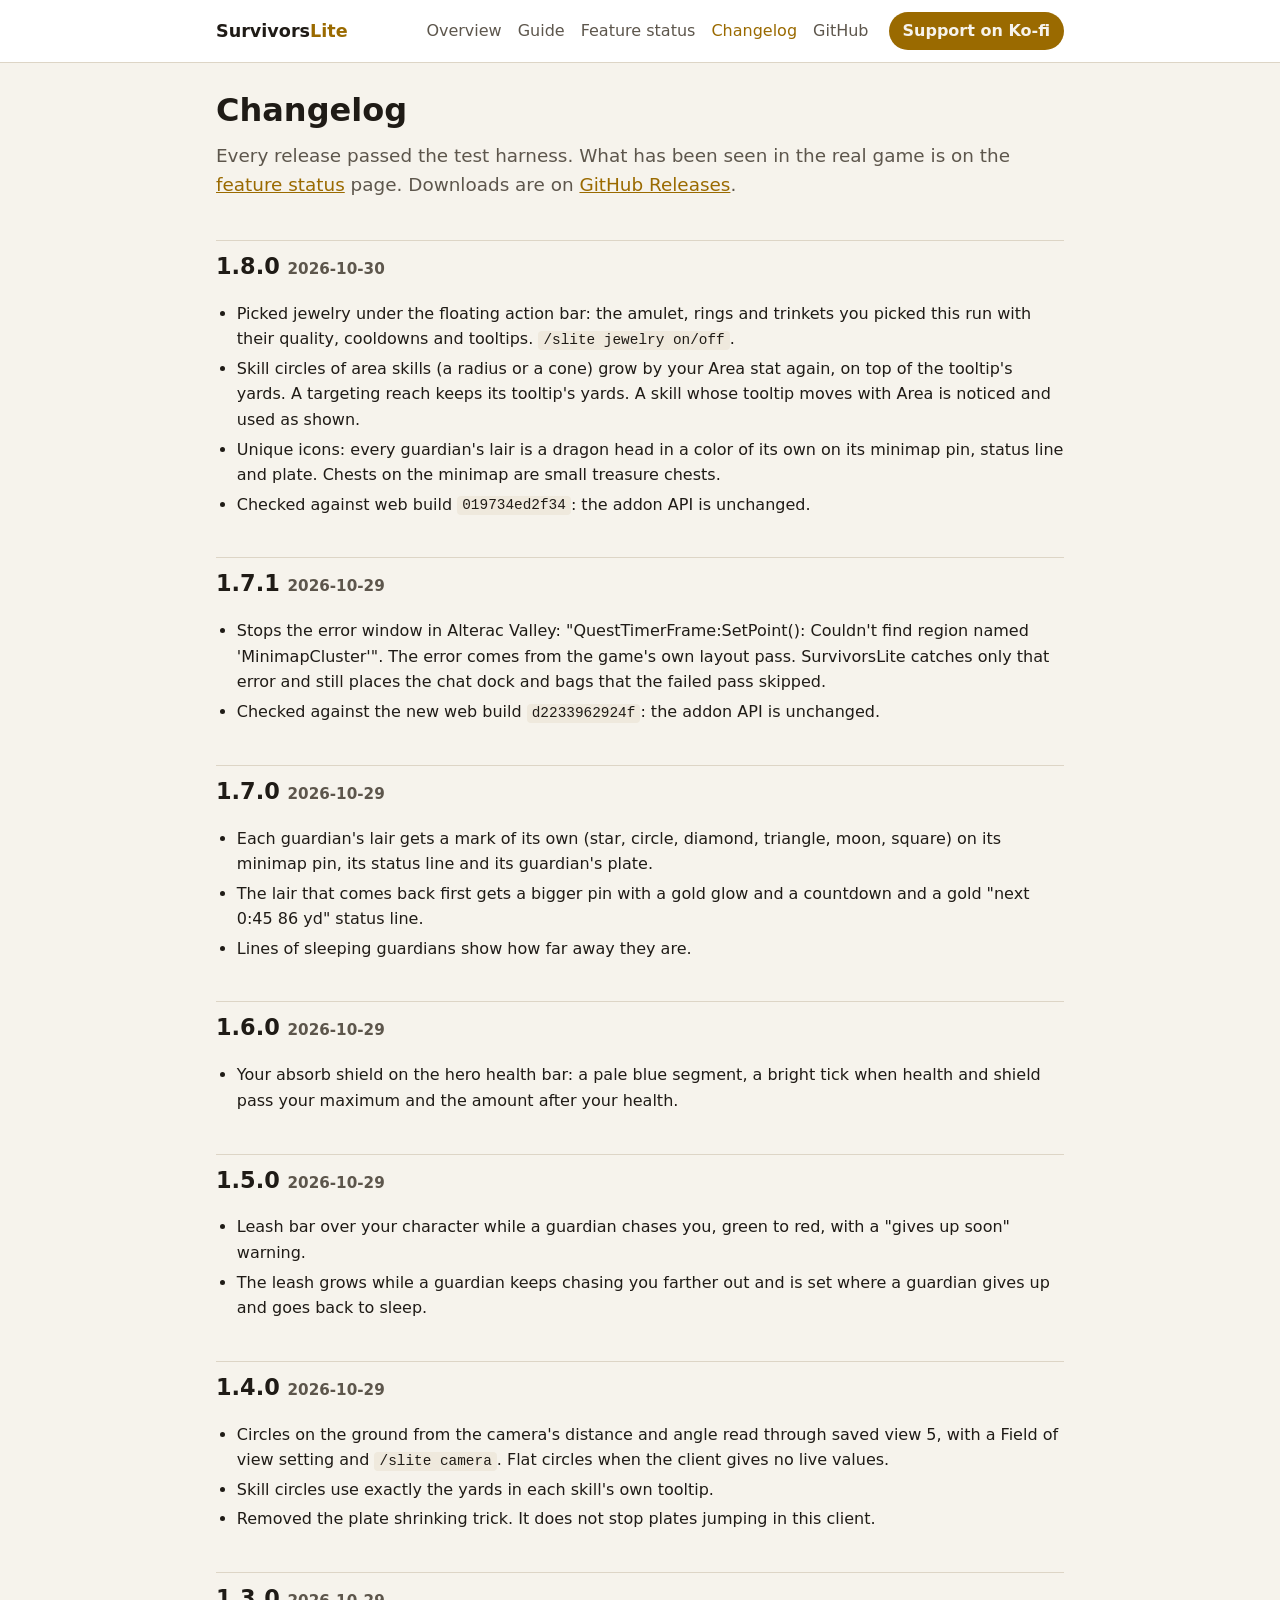
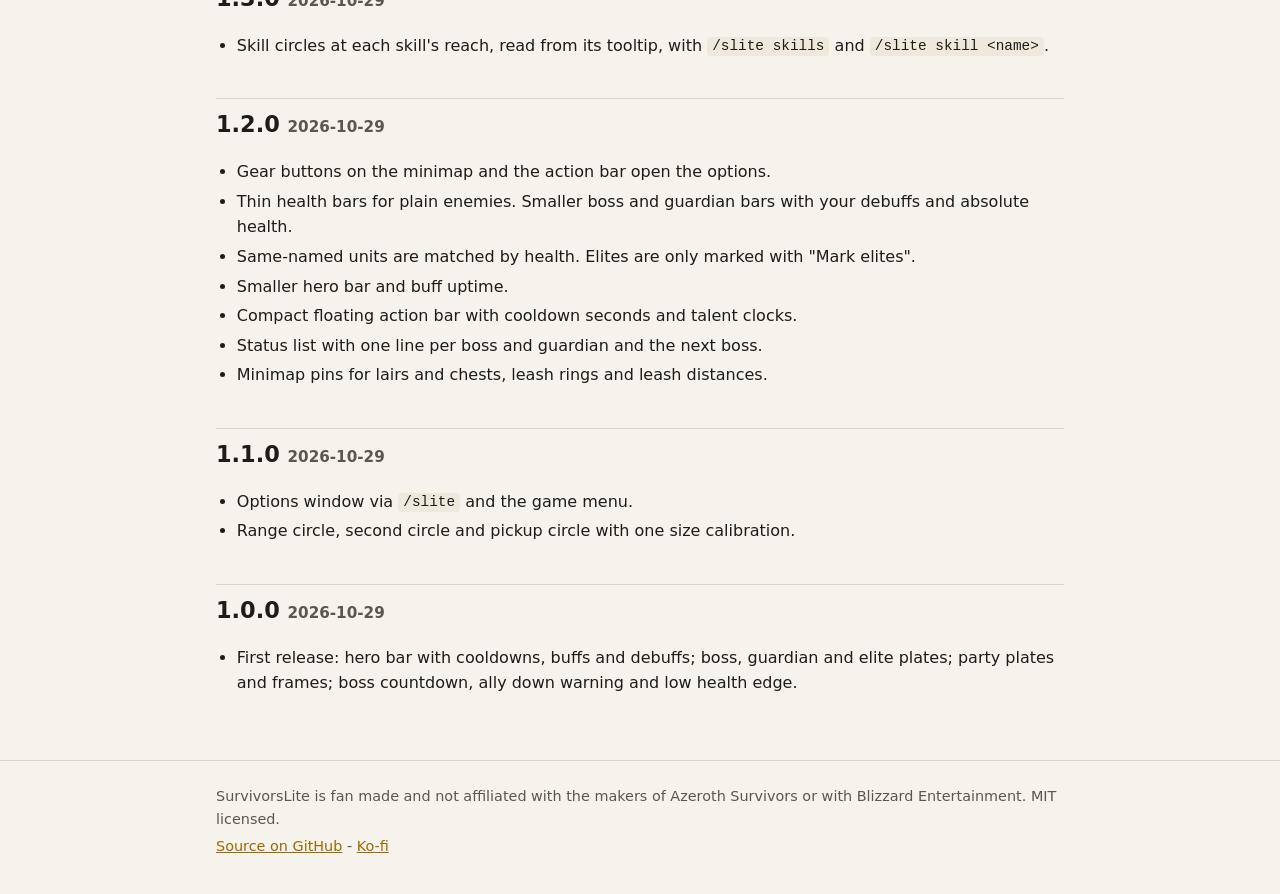
==== docs/changelog.html @ 9b907dd8 "SurvivorsLite 1.8.0: picked jewelry, Area on area skills, unique lair icons - The jewelry picked thi" ====
<!doctype html>
<html lang="en">
<head>
<meta charset="utf-8">
<meta name="viewport" content="width=device-width, initial-scale=1">
<title>Changelog - SurvivorsLite</title>
<meta name="description" content="Every SurvivorsLite release and what it changed.">
<link rel="stylesheet" href="assets/style.css">
</head>
<body>
<header class="top">
  <div class="wrap">
    <a class="brand" href="index.html">Survivors<span>Lite</span></a>
    <nav>
      <a href="index.html">Overview</a>
      <a href="guide.html">Guide</a>
      <a href="status.html">Feature status</a>
      <a href="changelog.html" aria-current="page">Changelog</a>
      <a href="https://github.com/datawulf/SurvivorsLite">GitHub</a>
    </nav>
    <a class="kofi" href="https://ko-fi.com/munkrej">Support on Ko-fi</a>
  </div>
</header>

<main class="wrap">
  <h1>Changelog</h1>
  <p class="lead">Every release passed the test harness. What has been seen in the real game
  is on the <a href="status.html">feature status</a> page. Downloads are on
  <a href="https://github.com/datawulf/SurvivorsLite/releases">GitHub Releases</a>.</p>

  <h2 id="v1.8.0">1.8.0 <span class="note">2026-10-30</span></h2>
  <ul>
    <li>Picked jewelry under the floating action bar: the amulet, rings and trinkets you
    picked this run with their quality, cooldowns and tooltips.
    <code>/slite jewelry on/off</code>.</li>
    <li>Skill circles of area skills (a radius or a cone) grow by your Area stat again, on
    top of the tooltip's yards. A targeting reach keeps its tooltip's yards. A skill whose
    tooltip moves with Area is noticed and used as shown.</li>
    <li>Unique icons: every guardian's lair is a dragon head in a color of its own on its
    minimap pin, status line and plate. Chests on the minimap are small treasure
    chests.</li>
    <li>Checked against web build <code>019734ed2f34</code>: the addon API is unchanged.</li>
  </ul>

  <h2 id="v1.7.1">1.7.1 <span class="note">2026-10-29</span></h2>
  <ul>
    <li>Stops the error window in Alterac Valley: "QuestTimerFrame:SetPoint(): Couldn't find
    region named 'MinimapCluster'". The error comes from the game's own layout pass.
    SurvivorsLite catches only that error and still places the chat dock and bags that the
    failed pass skipped.</li>
    <li>Checked against the new web build <code>d2233962924f</code>: the addon API is
    unchanged.</li>
  </ul>

  <h2 id="v1.7.0">1.7.0 <span class="note">2026-10-29</span></h2>
  <ul>
    <li>Each guardian's lair gets a mark of its own (star, circle, diamond, triangle, moon,
    square) on its minimap pin, its status line and its guardian's plate.</li>
    <li>The lair that comes back first gets a bigger pin with a gold glow and a countdown and
    a gold "next 0:45  86 yd" status line.</li>
    <li>Lines of sleeping guardians show how far away they are.</li>
  </ul>

  <h2 id="v1.6.0">1.6.0 <span class="note">2026-10-29</span></h2>
  <ul>
    <li>Your absorb shield on the hero health bar: a pale blue segment, a bright tick when
    health and shield pass your maximum and the amount after your health.</li>
  </ul>

  <h2 id="v1.5.0">1.5.0 <span class="note">2026-10-29</span></h2>
  <ul>
    <li>Leash bar over your character while a guardian chases you, green to red, with a
    "gives up soon" warning.</li>
    <li>The leash grows while a guardian keeps chasing you farther out and is set where a
    guardian gives up and goes back to sleep.</li>
  </ul>

  <h2 id="v1.4.0">1.4.0 <span class="note">2026-10-29</span></h2>
  <ul>
    <li>Circles on the ground from the camera's distance and angle read through saved view 5,
    with a Field of view setting and <code>/slite camera</code>. Flat circles when the
    client gives no live values.</li>
    <li>Skill circles use exactly the yards in each skill's own tooltip.</li>
    <li>Removed the plate shrinking trick. It does not stop plates jumping in this client.</li>
  </ul>

  <h2 id="v1.3.0">1.3.0 <span class="note">2026-10-29</span></h2>
  <ul>
    <li>Skill circles at each skill's reach, read from its tooltip, with
    <code>/slite skills</code> and <code>/slite skill &lt;name&gt;</code>.</li>
  </ul>

  <h2 id="v1.2.0">1.2.0 <span class="note">2026-10-29</span></h2>
  <ul>
    <li>Gear buttons on the minimap and the action bar open the options.</li>
    <li>Thin health bars for plain enemies. Smaller boss and guardian bars with your debuffs
    and absolute health.</li>
    <li>Same-named units are matched by health. Elites are only marked with "Mark elites".</li>
    <li>Smaller hero bar and buff uptime.</li>
    <li>Compact floating action bar with cooldown seconds and talent clocks.</li>
    <li>Status list with one line per boss and guardian and the next boss.</li>
    <li>Minimap pins for lairs and chests, leash rings and leash distances.</li>
  </ul>

  <h2 id="v1.1.0">1.1.0 <span class="note">2026-10-29</span></h2>
  <ul>
    <li>Options window via <code>/slite</code> and the game menu.</li>
    <li>Range circle, second circle and pickup circle with one size calibration.</li>
  </ul>

  <h2 id="v1.0.0">1.0.0 <span class="note">2026-10-29</span></h2>
  <ul>
    <li>First release: hero bar with cooldowns, buffs and debuffs; boss, guardian and elite
    plates; party plates and frames; boss countdown, ally down warning and low health
    edge.</li>
  </ul>
</main>

<footer class="foot">
  <div class="wrap">
    <p>SurvivorsLite is fan made and not affiliated with the makers of Azeroth Survivors or
    with Blizzard Entertainment. MIT licensed.</p>
    <p><a href="https://github.com/datawulf/SurvivorsLite">Source on GitHub</a> -
    <a href="https://ko-fi.com/munkrej">Ko-fi</a></p>
  </div>
</footer>
</body>
</html>
---- docs/assets/style.css ----
:root {
  --bg: #f6f3ec;
  --panel: #ffffff;
  --text: #1f1b16;
  --muted: #5d564c;
  --line: #ddd5c6;
  --accent: #9a6a00;
  --accent-soft: #f3e6c4;
  --ok: #1f7a3d;
  --ok-soft: #dcf1e2;
  --wait: #8a5a00;
  --wait-soft: #f8ebcd;
  --no: #a12a2a;
  --no-soft: #f7dede;
  --code: #efe9dd;
  --shadow: 0 1px 3px rgba(40, 30, 10, 0.08);
}
@media (prefers-color-scheme: dark) {
  :root {
    --bg: #14161c;
    --panel: #1c1f27;
    --text: #e9e4d8;
    --muted: #a8a191;
    --line: #2f3440;
    --accent: #e8b84a;
    --accent-soft: #3a3020;
    --ok: #6fd08f;
    --ok-soft: #1c3326;
    --wait: #f0c060;
    --wait-soft: #3a3019;
    --no: #f08a8a;
    --no-soft: #3a1f22;
    --code: #262a34;
    --shadow: none;
  }
}

* { box-sizing: border-box; }
html { -webkit-text-size-adjust: 100%; }
body {
  margin: 0;
  background: var(--bg);
  color: var(--text);
  font: 16px/1.6 system-ui, -apple-system, "Segoe UI", Roboto, sans-serif;
}
a { color: var(--accent); }
a:hover { text-decoration-thickness: 2px; }
code, kbd {
  font: 0.9em ui-monospace, SFMono-Regular, Consolas, monospace;
  background: var(--code);
  padding: 0.1em 0.35em;
  border-radius: 4px;
}
pre {
  background: var(--code);
  padding: 12px 14px;
  border-radius: 8px;
  overflow-x: auto;
}
pre code { background: none; padding: 0; }

.top {
  border-bottom: 1px solid var(--line);
  background: var(--panel);
}
.top .wrap {
  display: flex;
  flex-wrap: wrap;
  align-items: center;
  gap: 8px 20px;
  padding-top: 12px;
  padding-bottom: 12px;
}
.brand {
  font-weight: 700;
  font-size: 1.1rem;
  color: var(--text);
  text-decoration: none;
  margin-right: auto;
}
.brand span { color: var(--accent); }
.top nav { display: flex; flex-wrap: wrap; gap: 4px 16px; }
.top nav a { color: var(--muted); text-decoration: none; font-weight: 500; }
.top nav a:hover, .top nav a[aria-current="page"] { color: var(--accent); }
.kofi {
  display: inline-block;
  background: var(--accent);
  color: var(--bg);
  font-weight: 600;
  text-decoration: none;
  padding: 6px 14px;
  border-radius: 999px;
}
.kofi:hover { filter: brightness(1.08); }

.wrap { max-width: 880px; margin: 0 auto; padding: 0 16px; }
main.wrap { padding-top: 28px; padding-bottom: 48px; }
h1 { font-size: 2rem; line-height: 1.2; margin: 0 0 12px; }
h2 { font-size: 1.4rem; margin: 40px 0 12px; padding-top: 8px; border-top: 1px solid var(--line); }
h3 { font-size: 1.1rem; margin: 24px 0 8px; }
.lead { font-size: 1.15rem; color: var(--muted); margin-top: 0; }
.note { color: var(--muted); font-size: 0.95rem; }

.hero { padding: 12px 0 8px; }
.actions { display: flex; flex-wrap: wrap; gap: 10px; margin: 20px 0 8px; }
.button {
  display: inline-block;
  padding: 10px 18px;
  border-radius: 8px;
  font-weight: 600;
  text-decoration: none;
  border: 1px solid var(--line);
  background: var(--panel);
  color: var(--text);
}
.button.primary { background: var(--accent); border-color: var(--accent); color: var(--bg); }

.grid {
  display: grid;
  grid-template-columns: repeat(auto-fit, minmax(240px, 1fr));
  gap: 14px;
  margin: 16px 0;
}
.card {
  background: var(--panel);
  border: 1px solid var(--line);
  border-radius: 10px;
  padding: 14px 16px;
  box-shadow: var(--shadow);
}
.card h3 { margin-top: 0; }
.card p { margin: 0; color: var(--muted); }

.tag {
  display: inline-block;
  font-size: 0.75rem;
  font-weight: 700;
  letter-spacing: 0.02em;
  padding: 1px 8px;
  border-radius: 999px;
  vertical-align: 2px;
  white-space: nowrap;
}
.tag.ok { color: var(--ok); background: var(--ok-soft); }
.tag.wait { color: var(--wait); background: var(--wait-soft); }
.tag.no { color: var(--no); background: var(--no-soft); }

.status { list-style: none; padding: 0; margin: 12px 0; }
.status li {
  background: var(--panel);
  border: 1px solid var(--line);
  border-left-width: 4px;
  border-radius: 8px;
  padding: 10px 14px;
  margin: 8px 0;
}
.status.ok li { border-left-color: var(--ok); }
.status.wait li { border-left-color: var(--wait); }
.status.no li { border-left-color: var(--no); }
.status strong { display: block; }
.status span { color: var(--muted); font-size: 0.95rem; }

.table { overflow-x: auto; margin: 12px 0; }
table { border-collapse: collapse; width: 100%; min-width: 520px; }
th, td { text-align: left; padding: 8px 10px; border-bottom: 1px solid var(--line); vertical-align: top; }
th { color: var(--muted); font-weight: 600; }
td code { white-space: nowrap; }

ol, ul { padding-left: 1.3em; }
li { margin: 4px 0; }

.foot {
  border-top: 1px solid var(--line);
  color: var(--muted);
  font-size: 0.9rem;
  padding: 20px 0 32px;
}
.foot p { margin: 4px 0; }
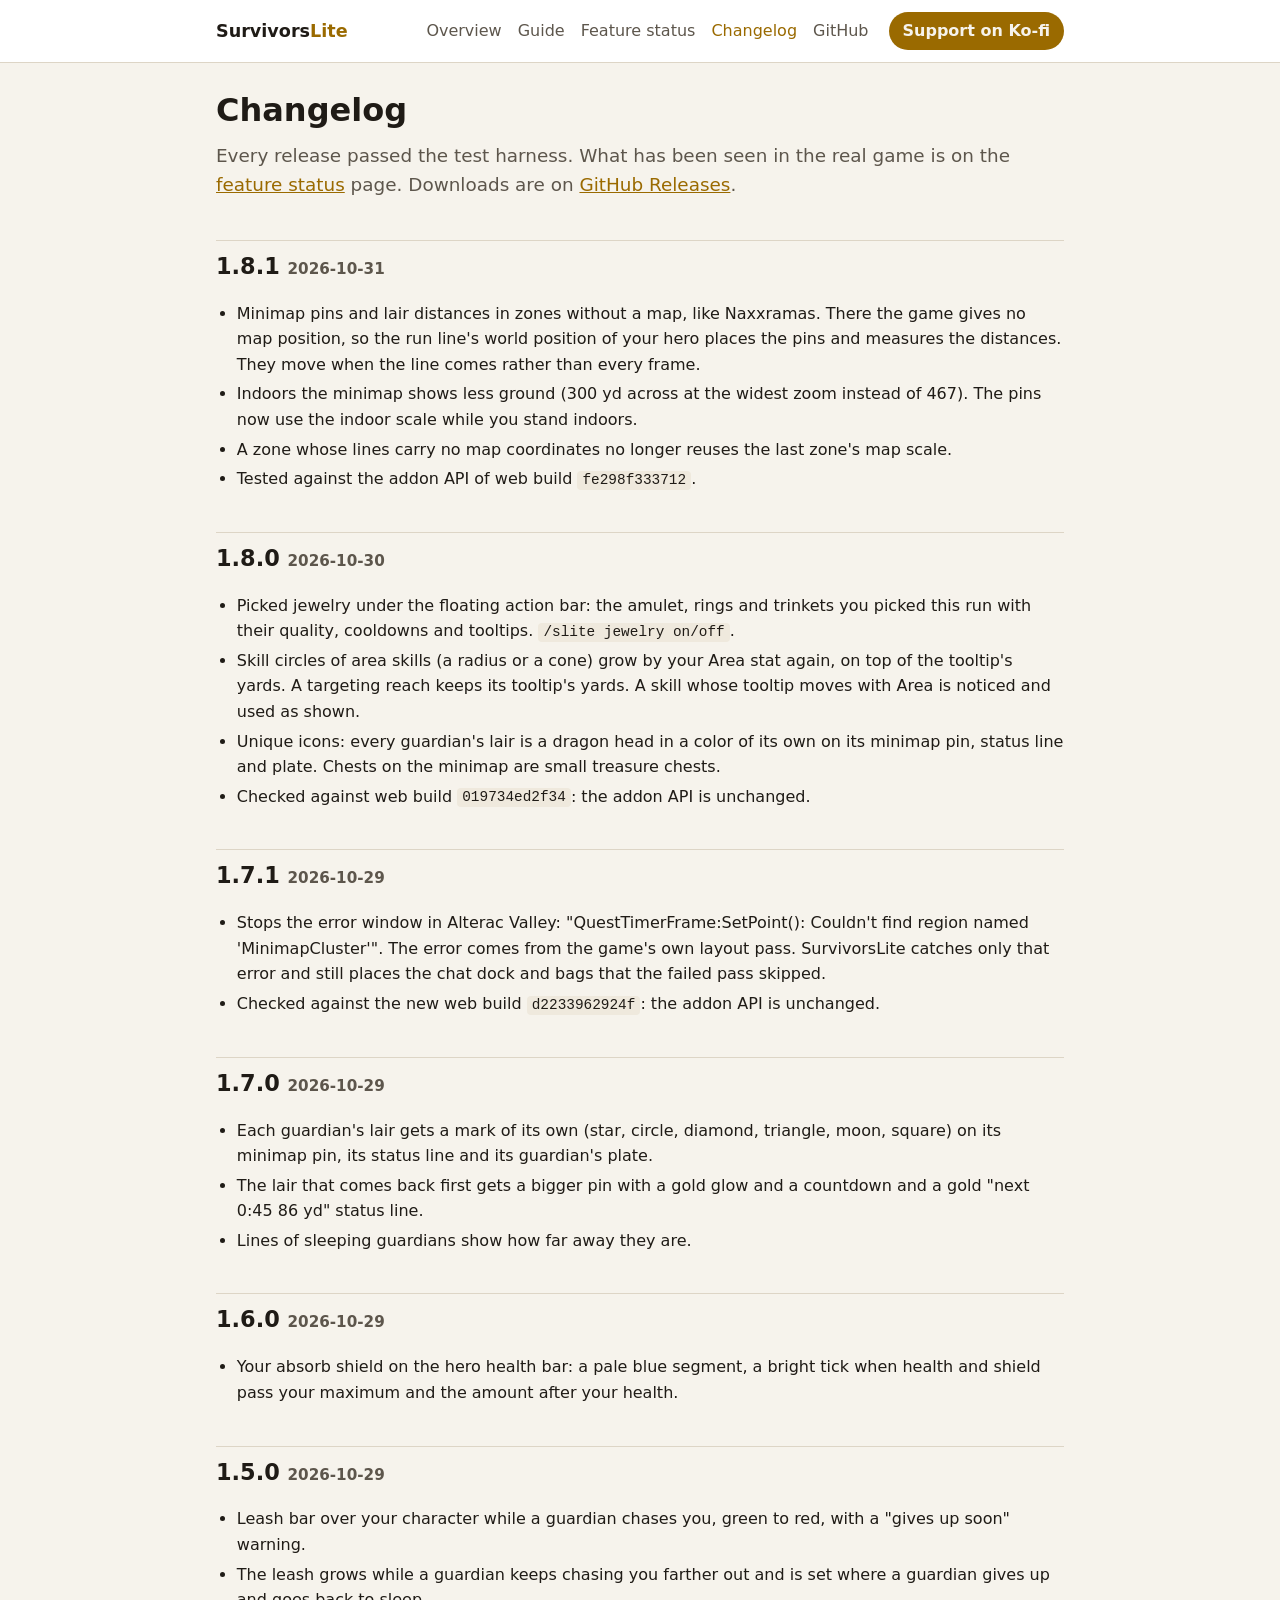
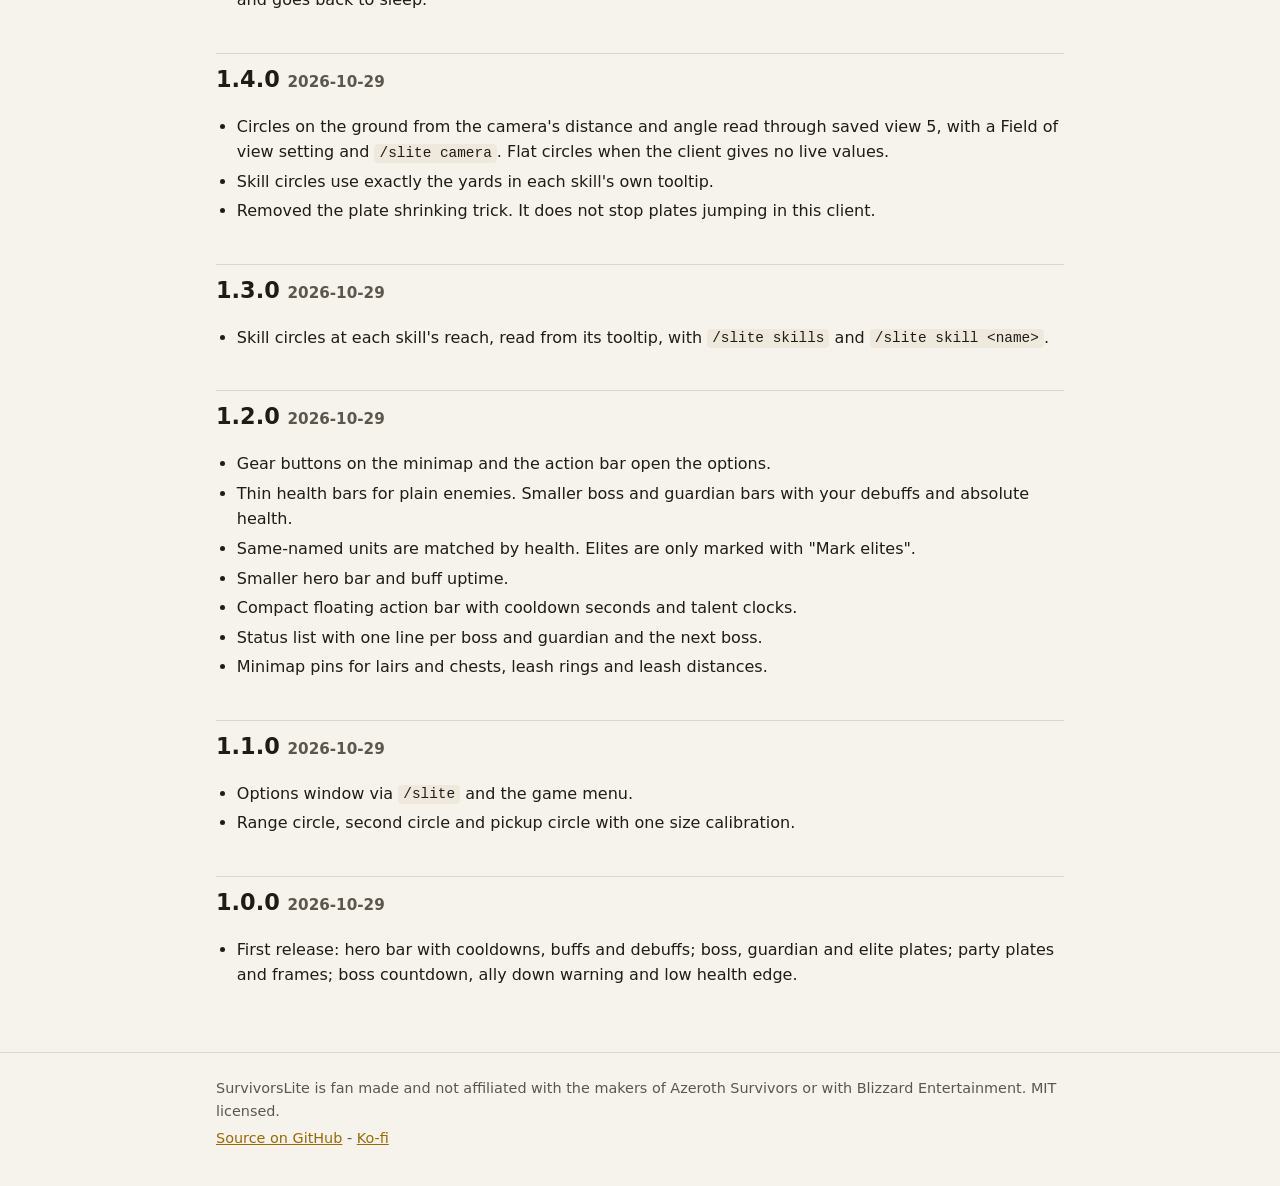
==== commit 0a12459e: "SurvivorsLite 1.8.1: minimap pins without a zone map, indoor scale - Naxxramas (map 533) has no Worl" ====
--- a/docs/changelog.html
+++ b/docs/changelog.html
@@ -27,6 +27,19 @@
   <p class="lead">Every release passed the test harness. What has been seen in the real game
   is on the <a href="status.html">feature status</a> page. Downloads are on
   <a href="https://github.com/datawulf/SurvivorsLite/releases">GitHub Releases</a>.</p>
+
+  <h2 id="v1.8.1">1.8.1 <span class="note">2026-10-31</span></h2>
+  <ul>
+    <li>Minimap pins and lair distances in zones without a map, like Naxxramas. There the
+    game gives no map position, so the run line's world position of your hero places the
+    pins and measures the distances. They move when the line comes rather than every
+    frame.</li>
+    <li>Indoors the minimap shows less ground (300 yd across at the widest zoom instead of
+    467). The pins now use the indoor scale while you stand indoors.</li>
+    <li>A zone whose lines carry no map coordinates no longer reuses the last zone's map
+    scale.</li>
+    <li>Tested against the addon API of web build <code>fe298f333712</code>.</li>
+  </ul>
 
   <h2 id="v1.8.0">1.8.0 <span class="note">2026-10-30</span></h2>
   <ul>
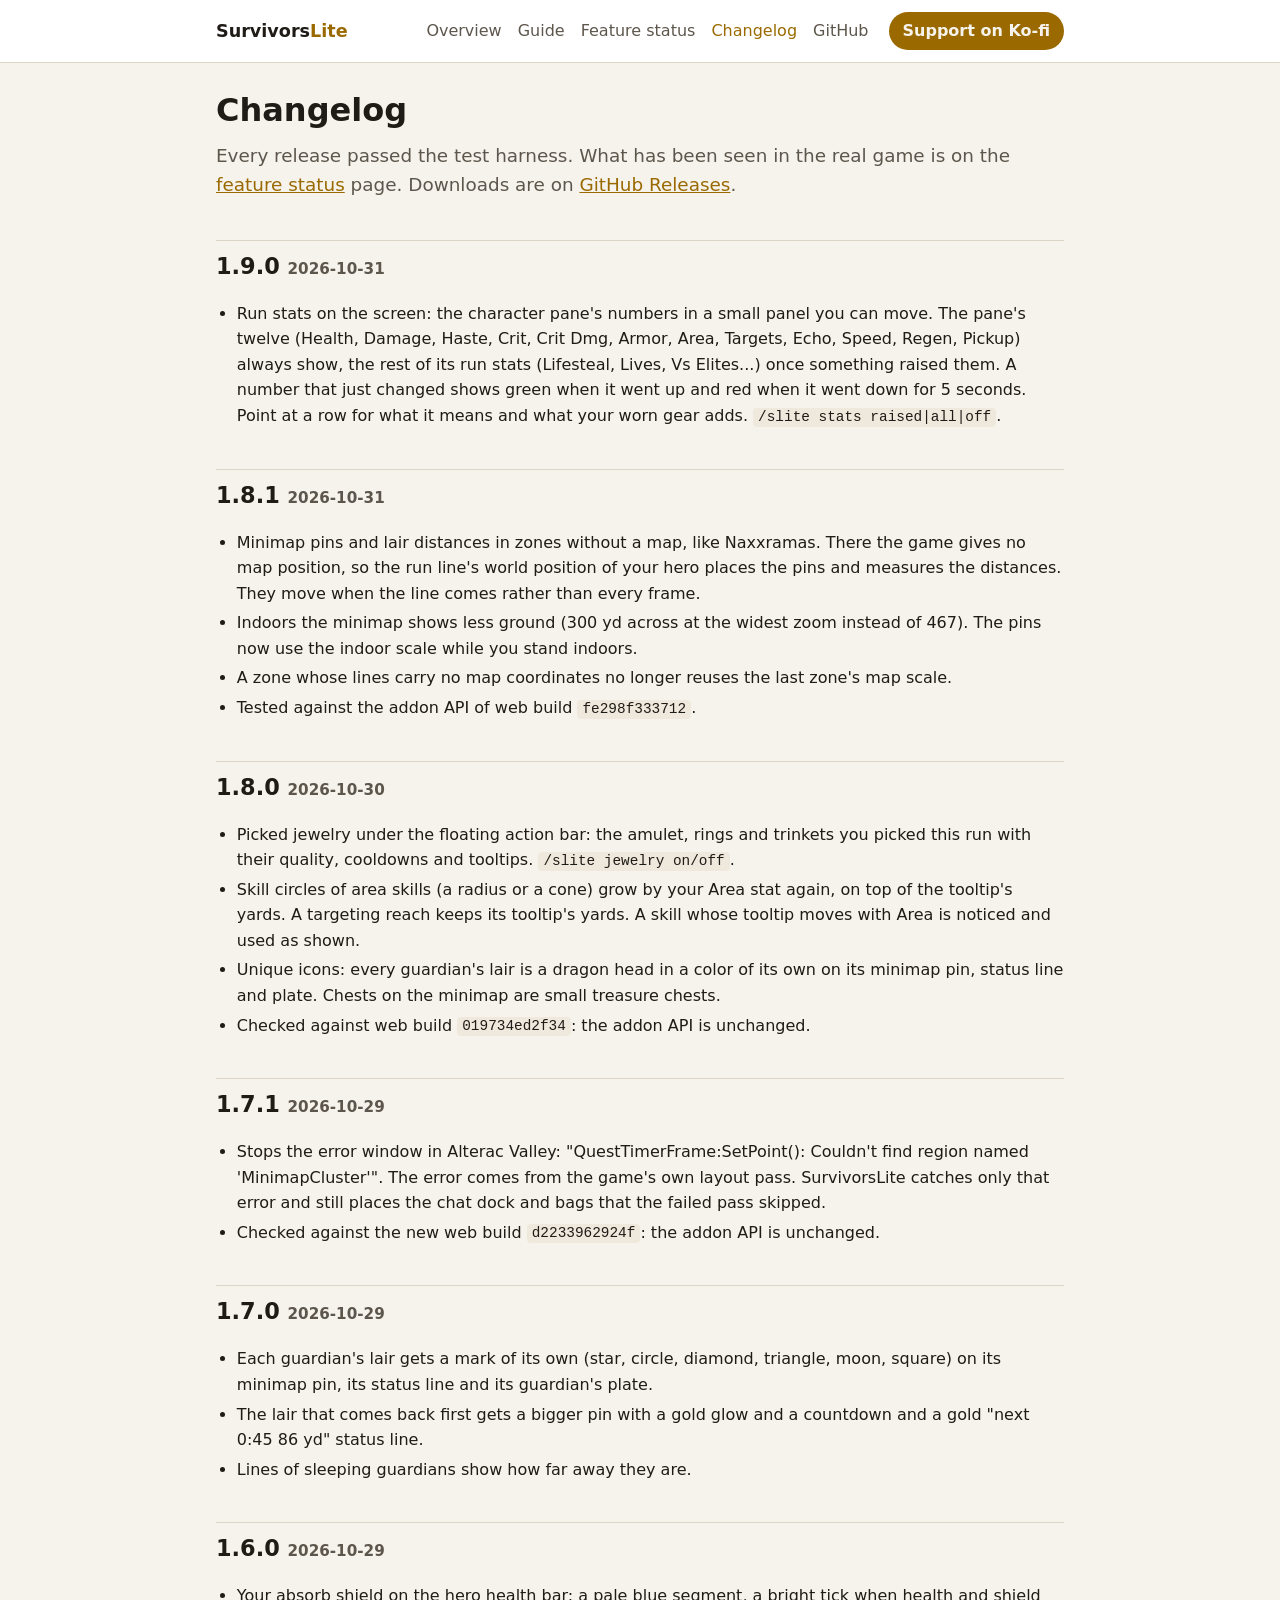
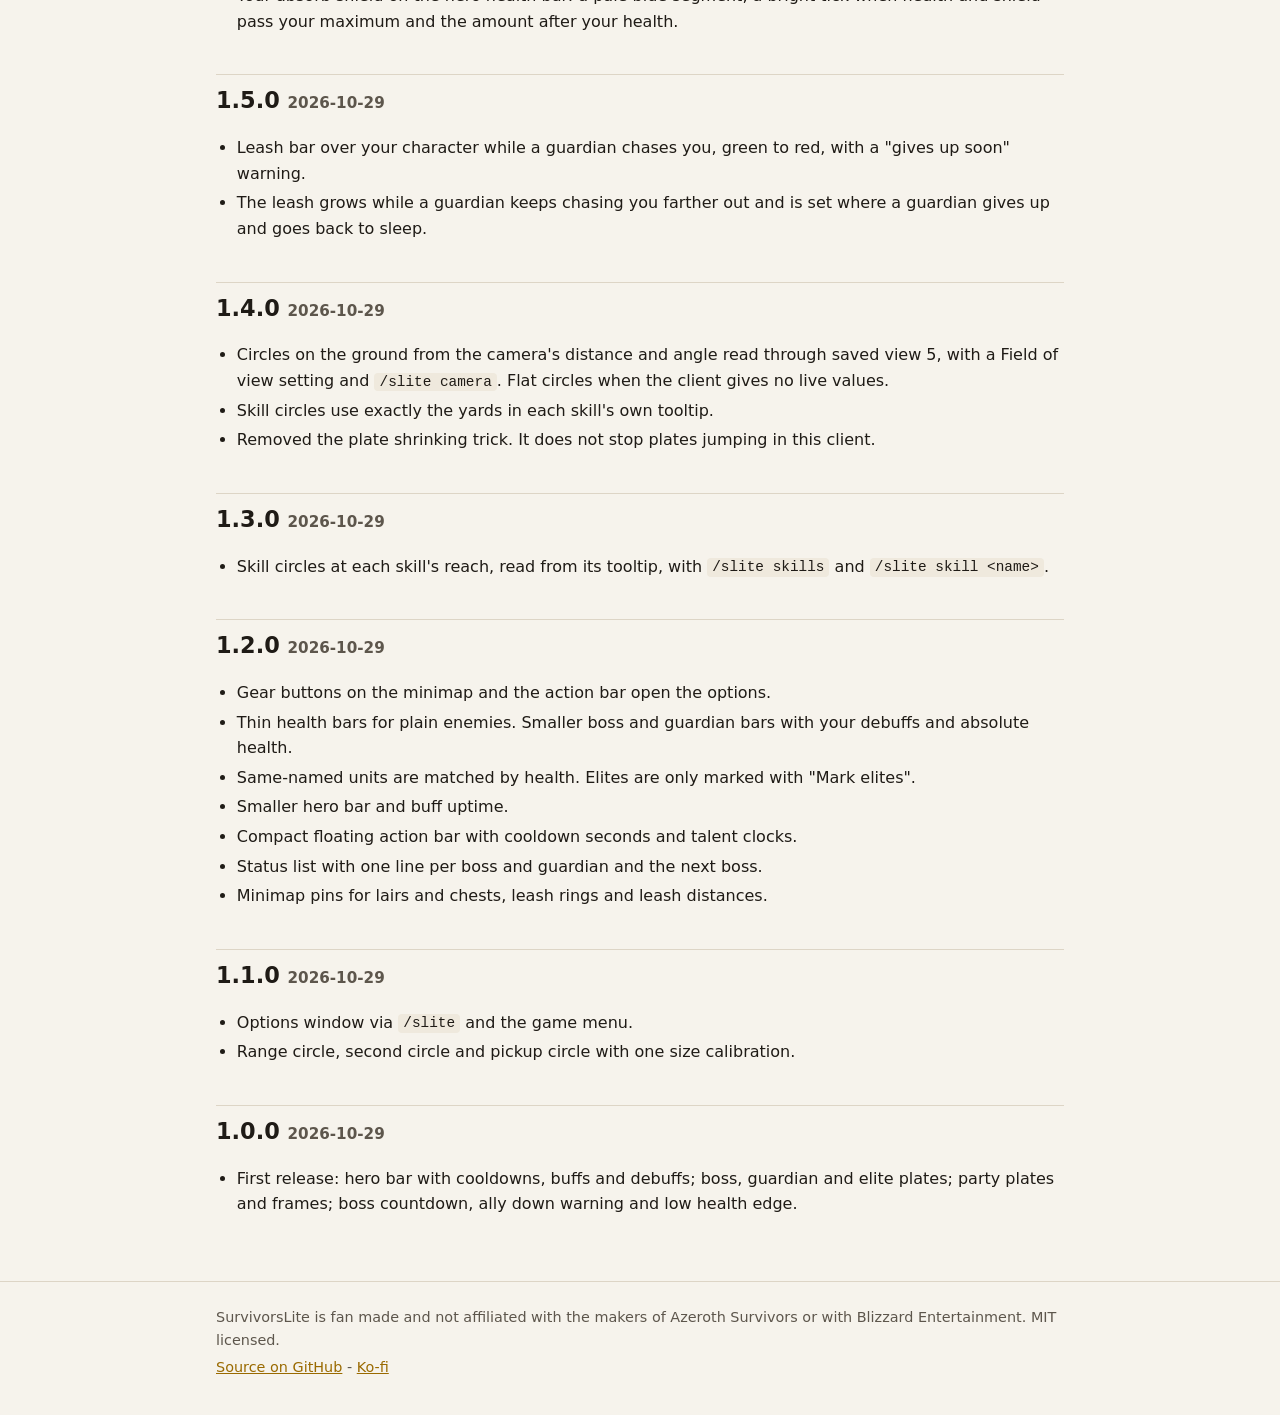
==== commit 2df425af: "SurvivorsLite 1.9.0: run stats panel - The character pane's numbers (the AZS line) in a movable pane" ====
--- a/docs/changelog.html
+++ b/docs/changelog.html
@@ -27,6 +27,16 @@
   <p class="lead">Every release passed the test harness. What has been seen in the real game
   is on the <a href="status.html">feature status</a> page. Downloads are on
   <a href="https://github.com/datawulf/SurvivorsLite/releases">GitHub Releases</a>.</p>
+
+  <h2 id="v1.9.0">1.9.0 <span class="note">2026-10-31</span></h2>
+  <ul>
+    <li>Run stats on the screen: the character pane's numbers in a small panel you can
+    move. The pane's twelve (Health, Damage, Haste, Crit, Crit Dmg, Armor, Area, Targets,
+    Echo, Speed, Regen, Pickup) always show, the rest of its run stats (Lifesteal, Lives,
+    Vs Elites...) once something raised them. A number that just changed shows green when
+    it went up and red when it went down for 5 seconds. Point at a row for what it means
+    and what your worn gear adds. <code>/slite stats raised|all|off</code>.</li>
+  </ul>
 
   <h2 id="v1.8.1">1.8.1 <span class="note">2026-10-31</span></h2>
   <ul>
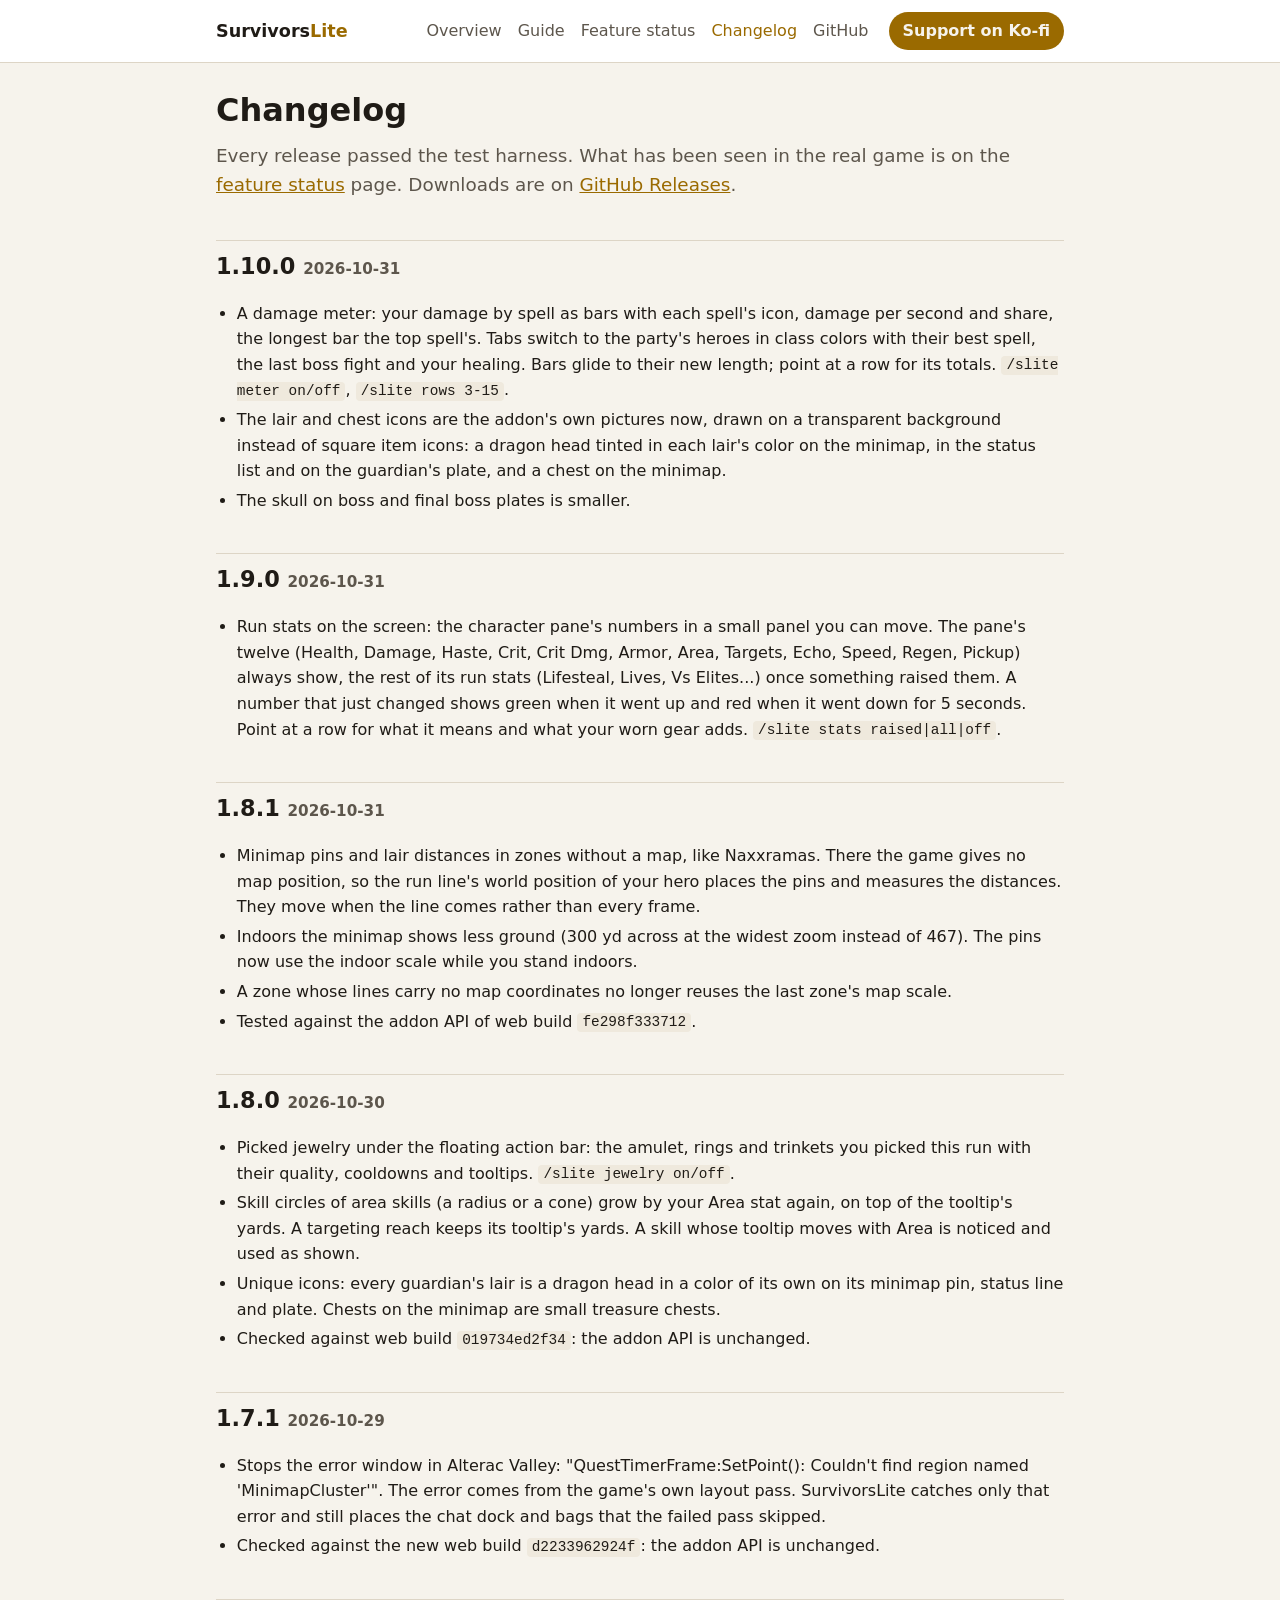
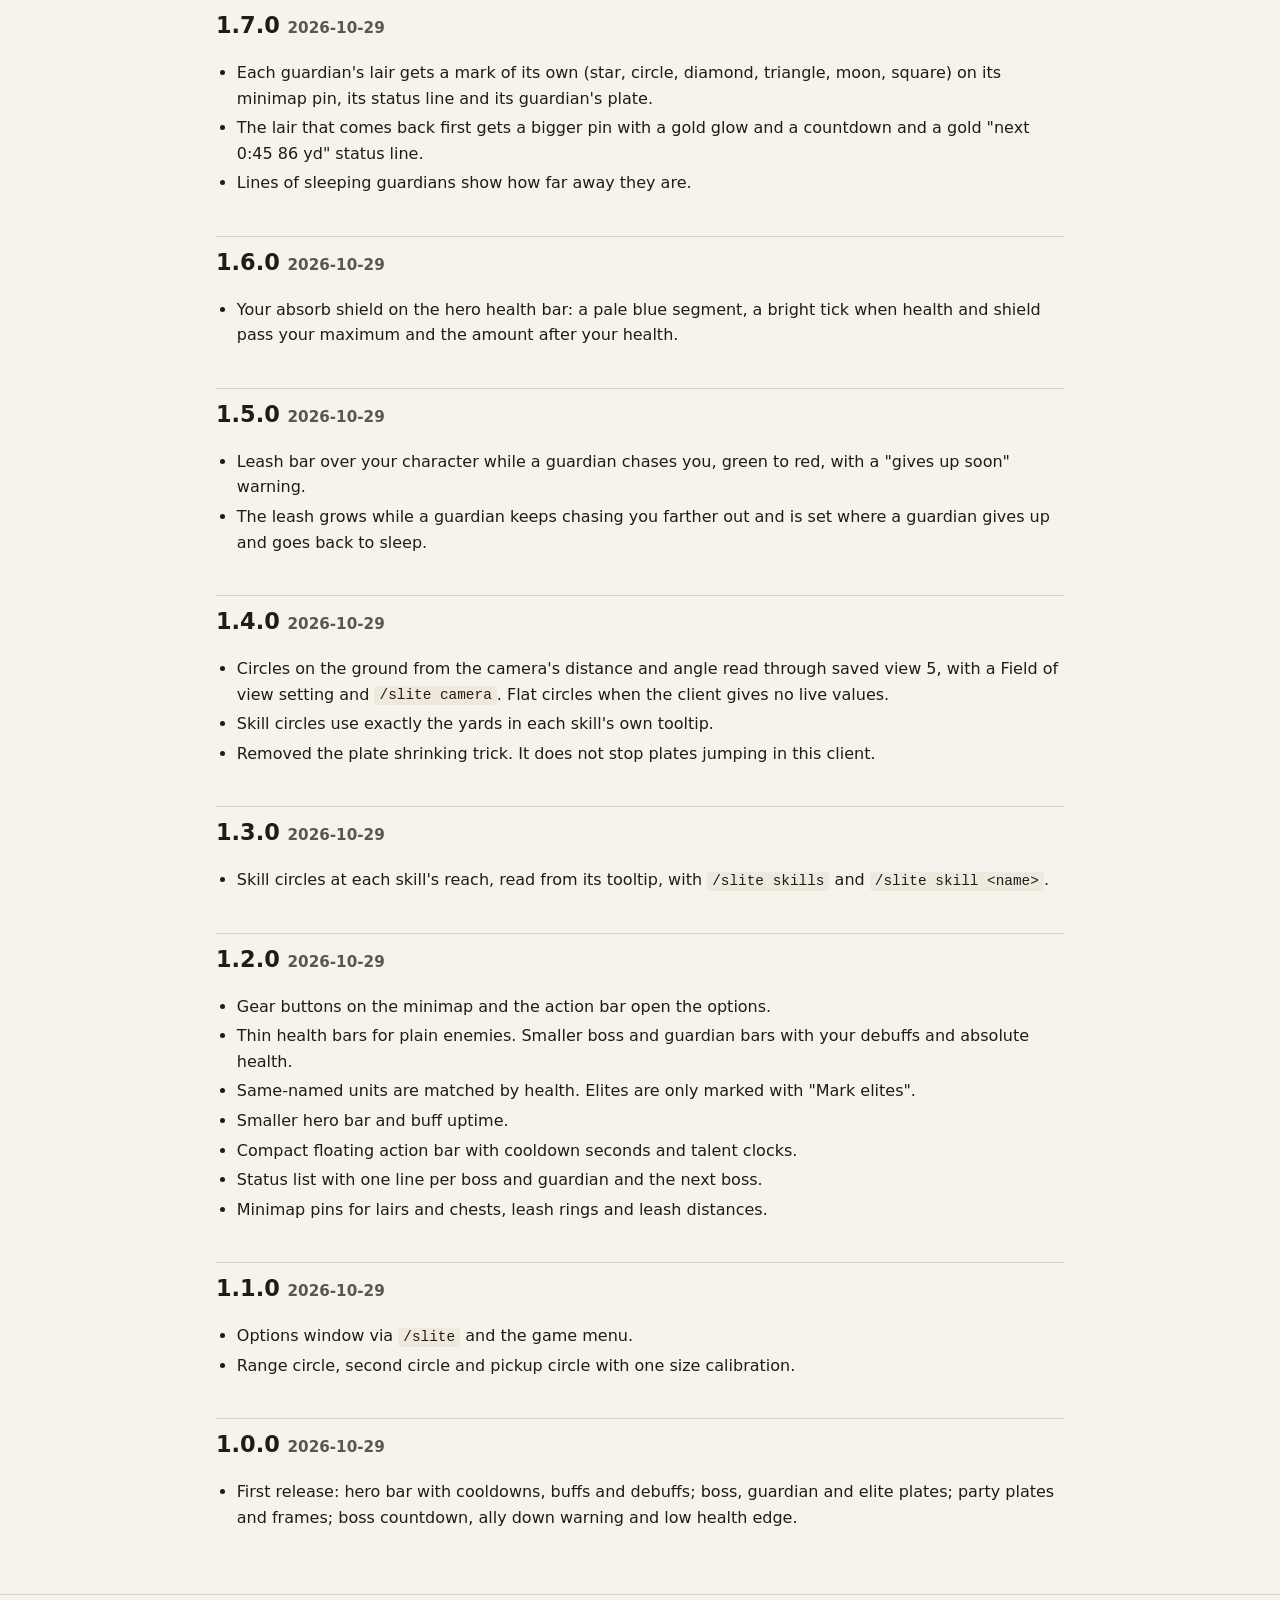
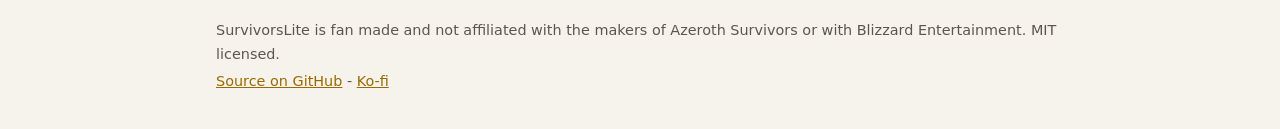
==== commit 94771148: "SurvivorsLite 1.10.0: damage meter, transparent BLP icons, smaller boss skull - meter.lua: your dama" ====
--- a/docs/changelog.html
+++ b/docs/changelog.html
@@ -27,6 +27,20 @@
   <p class="lead">Every release passed the test harness. What has been seen in the real game
   is on the <a href="status.html">feature status</a> page. Downloads are on
   <a href="https://github.com/datawulf/SurvivorsLite/releases">GitHub Releases</a>.</p>
+
+  <h2 id="v1.10.0">1.10.0 <span class="note">2026-10-31</span></h2>
+  <ul>
+    <li>A damage meter: your damage by spell as bars with each spell's icon, damage per
+    second and share, the longest bar the top spell's. Tabs switch to the party's heroes in
+    class colors with their best spell, the last boss fight and your healing. Bars glide to
+    their new length; point at a row for its totals. <code>/slite meter on/off</code>,
+    <code>/slite rows 3-15</code>.</li>
+    <li>The lair and chest icons are the addon's own pictures now, drawn on a transparent
+    background instead of square item icons: a dragon head tinted in each lair's color on
+    the minimap, in the status list and on the guardian's plate, and a chest on the
+    minimap.</li>
+    <li>The skull on boss and final boss plates is smaller.</li>
+  </ul>
 
   <h2 id="v1.9.0">1.9.0 <span class="note">2026-10-31</span></h2>
   <ul>
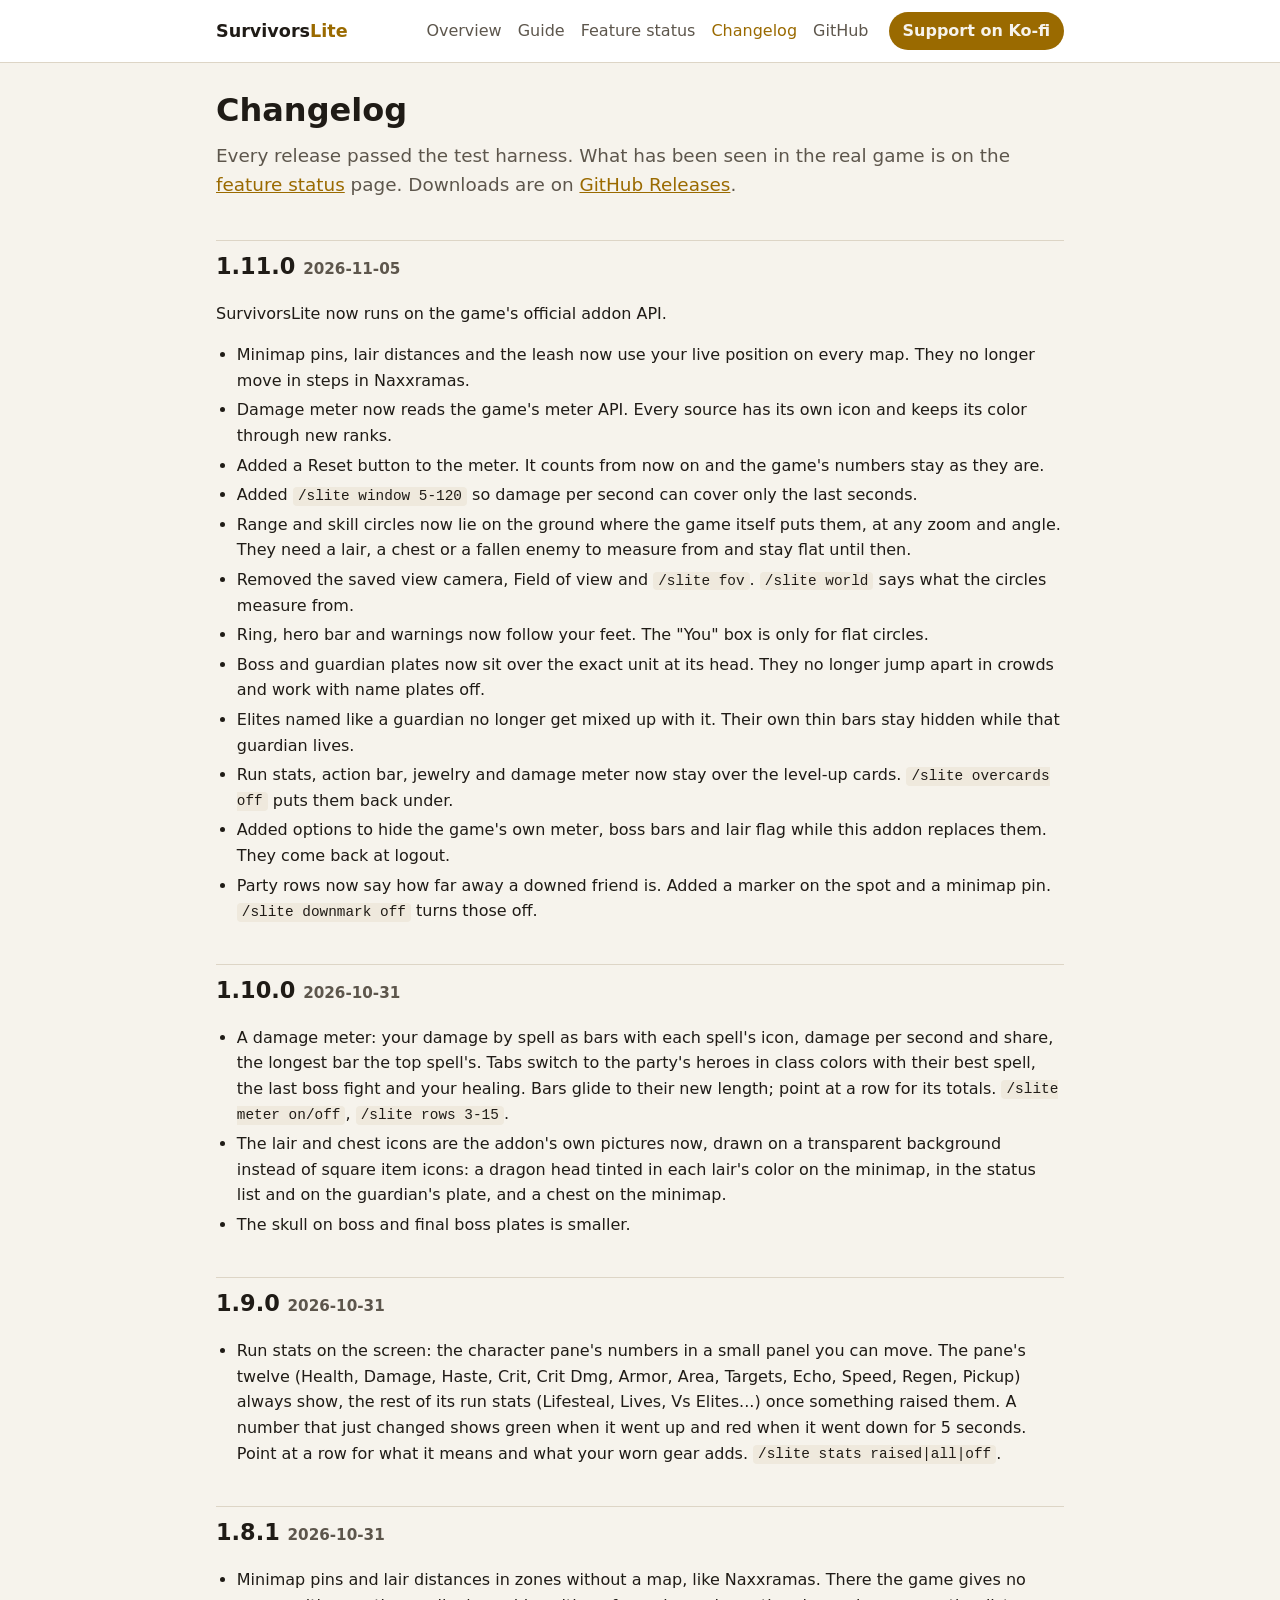
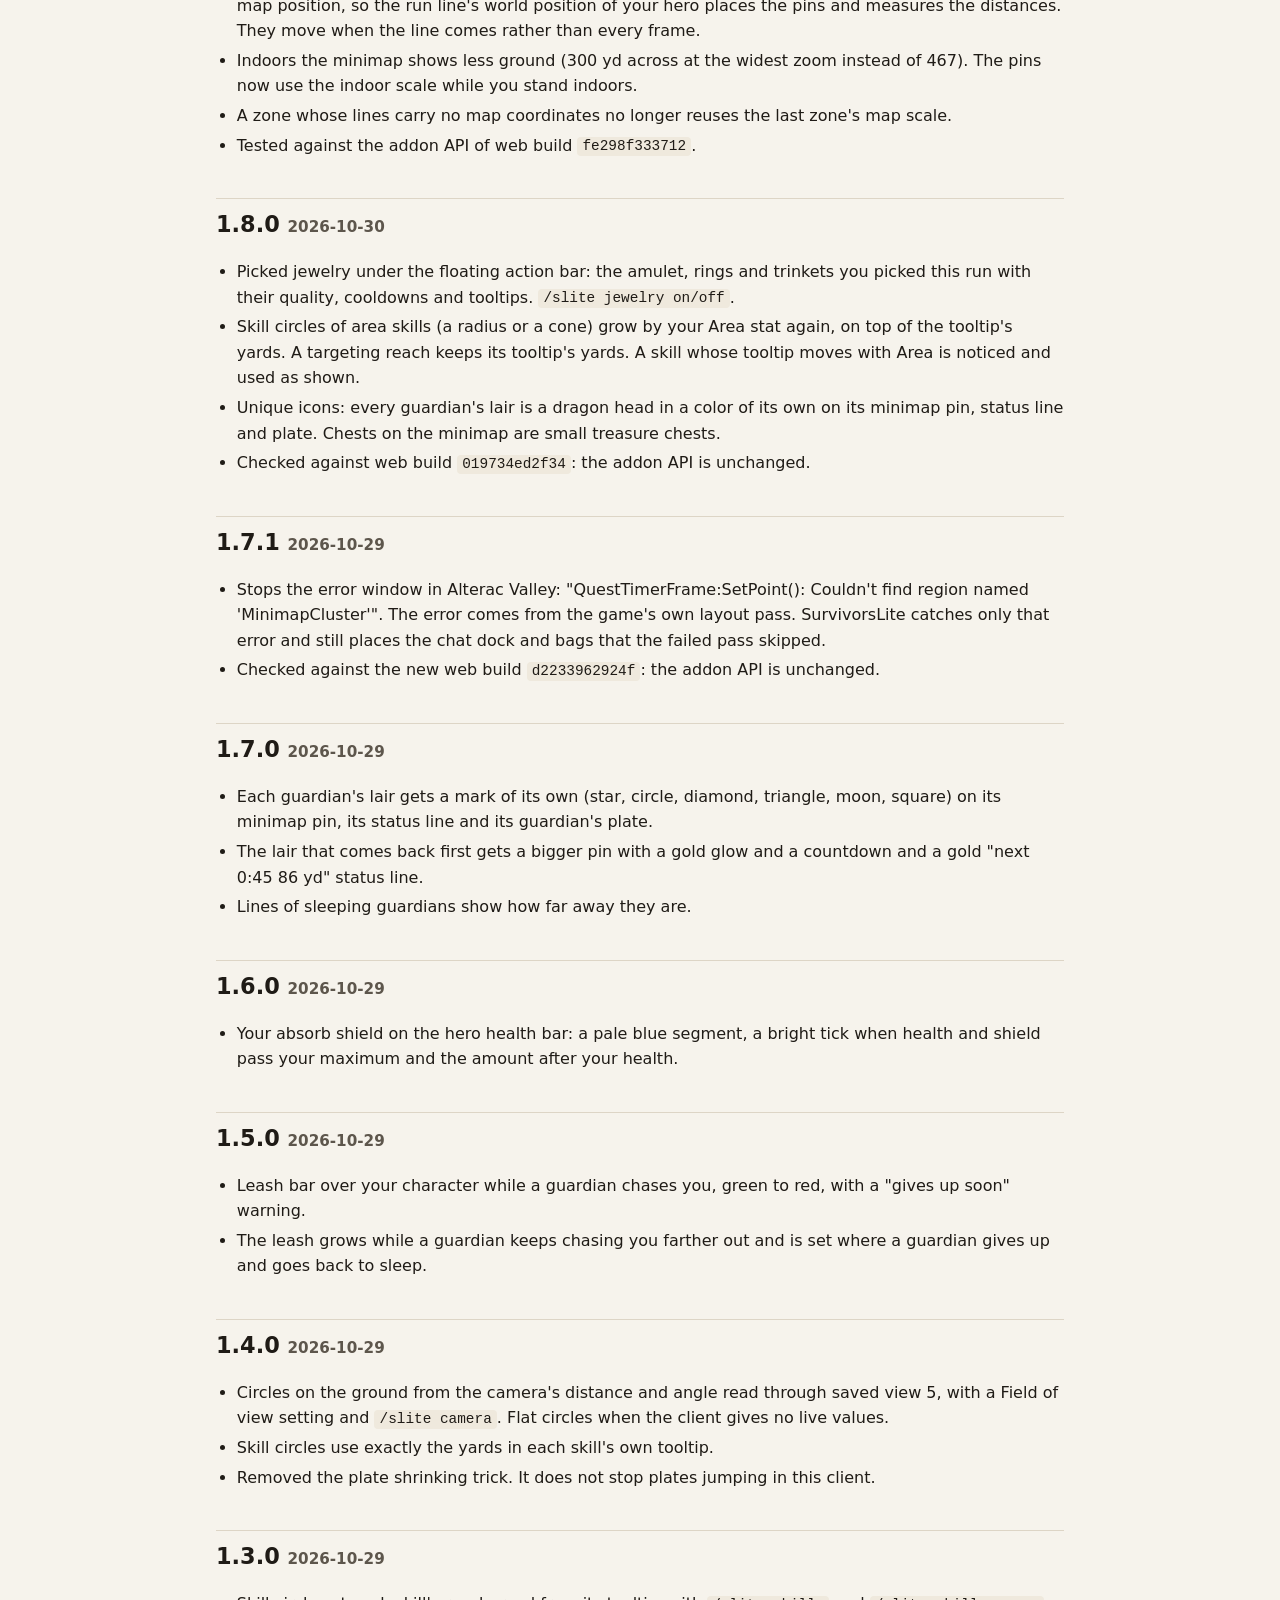
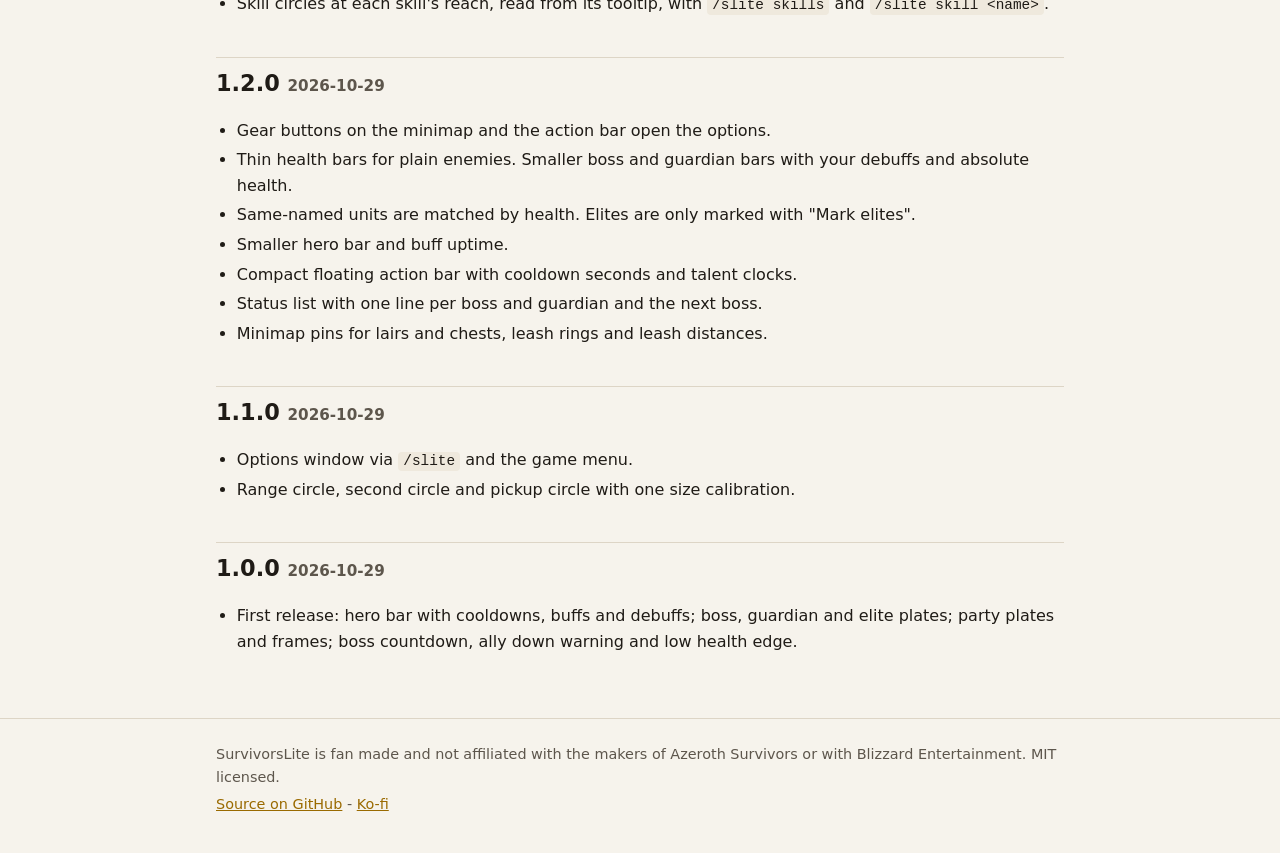
==== commit 202ed06b: "SurvivorsLite 1.11.0: run on the game's official addon API - Position: minimap pins, lair distances " ====
--- a/docs/changelog.html
+++ b/docs/changelog.html
@@ -27,6 +27,23 @@
   <p class="lead">Every release passed the test harness. What has been seen in the real game
   is on the <a href="status.html">feature status</a> page. Downloads are on
   <a href="https://github.com/datawulf/SurvivorsLite/releases">GitHub Releases</a>.</p>
+
+  <h2 id="v1.11.0">1.11.0 <span class="note">2026-11-05</span></h2>
+  <p>SurvivorsLite now runs on the game's official addon API.</p>
+  <ul>
+    <li>Minimap pins, lair distances and the leash now use your live position on every map. They no longer move in steps in Naxxramas.</li>
+    <li>Damage meter now reads the game's meter API. Every source has its own icon and keeps its color through new ranks.</li>
+    <li>Added a Reset button to the meter. It counts from now on and the game's numbers stay as they are.</li>
+    <li>Added <code>/slite window 5-120</code> so damage per second can cover only the last seconds.</li>
+    <li>Range and skill circles now lie on the ground where the game itself puts them, at any zoom and angle. They need a lair, a chest or a fallen enemy to measure from and stay flat until then.</li>
+    <li>Removed the saved view camera, Field of view and <code>/slite fov</code>. <code>/slite world</code> says what the circles measure from.</li>
+    <li>Ring, hero bar and warnings now follow your feet. The "You" box is only for flat circles.</li>
+    <li>Boss and guardian plates now sit over the exact unit at its head. They no longer jump apart in crowds and work with name plates off.</li>
+    <li>Elites named like a guardian no longer get mixed up with it. Their own thin bars stay hidden while that guardian lives.</li>
+    <li>Run stats, action bar, jewelry and damage meter now stay over the level-up cards. <code>/slite overcards off</code> puts them back under.</li>
+    <li>Added options to hide the game's own meter, boss bars and lair flag while this addon replaces them. They come back at logout.</li>
+    <li>Party rows now say how far away a downed friend is. Added a marker on the spot and a minimap pin. <code>/slite downmark off</code> turns those off.</li>
+  </ul>
 
   <h2 id="v1.10.0">1.10.0 <span class="note">2026-10-31</span></h2>
   <ul>
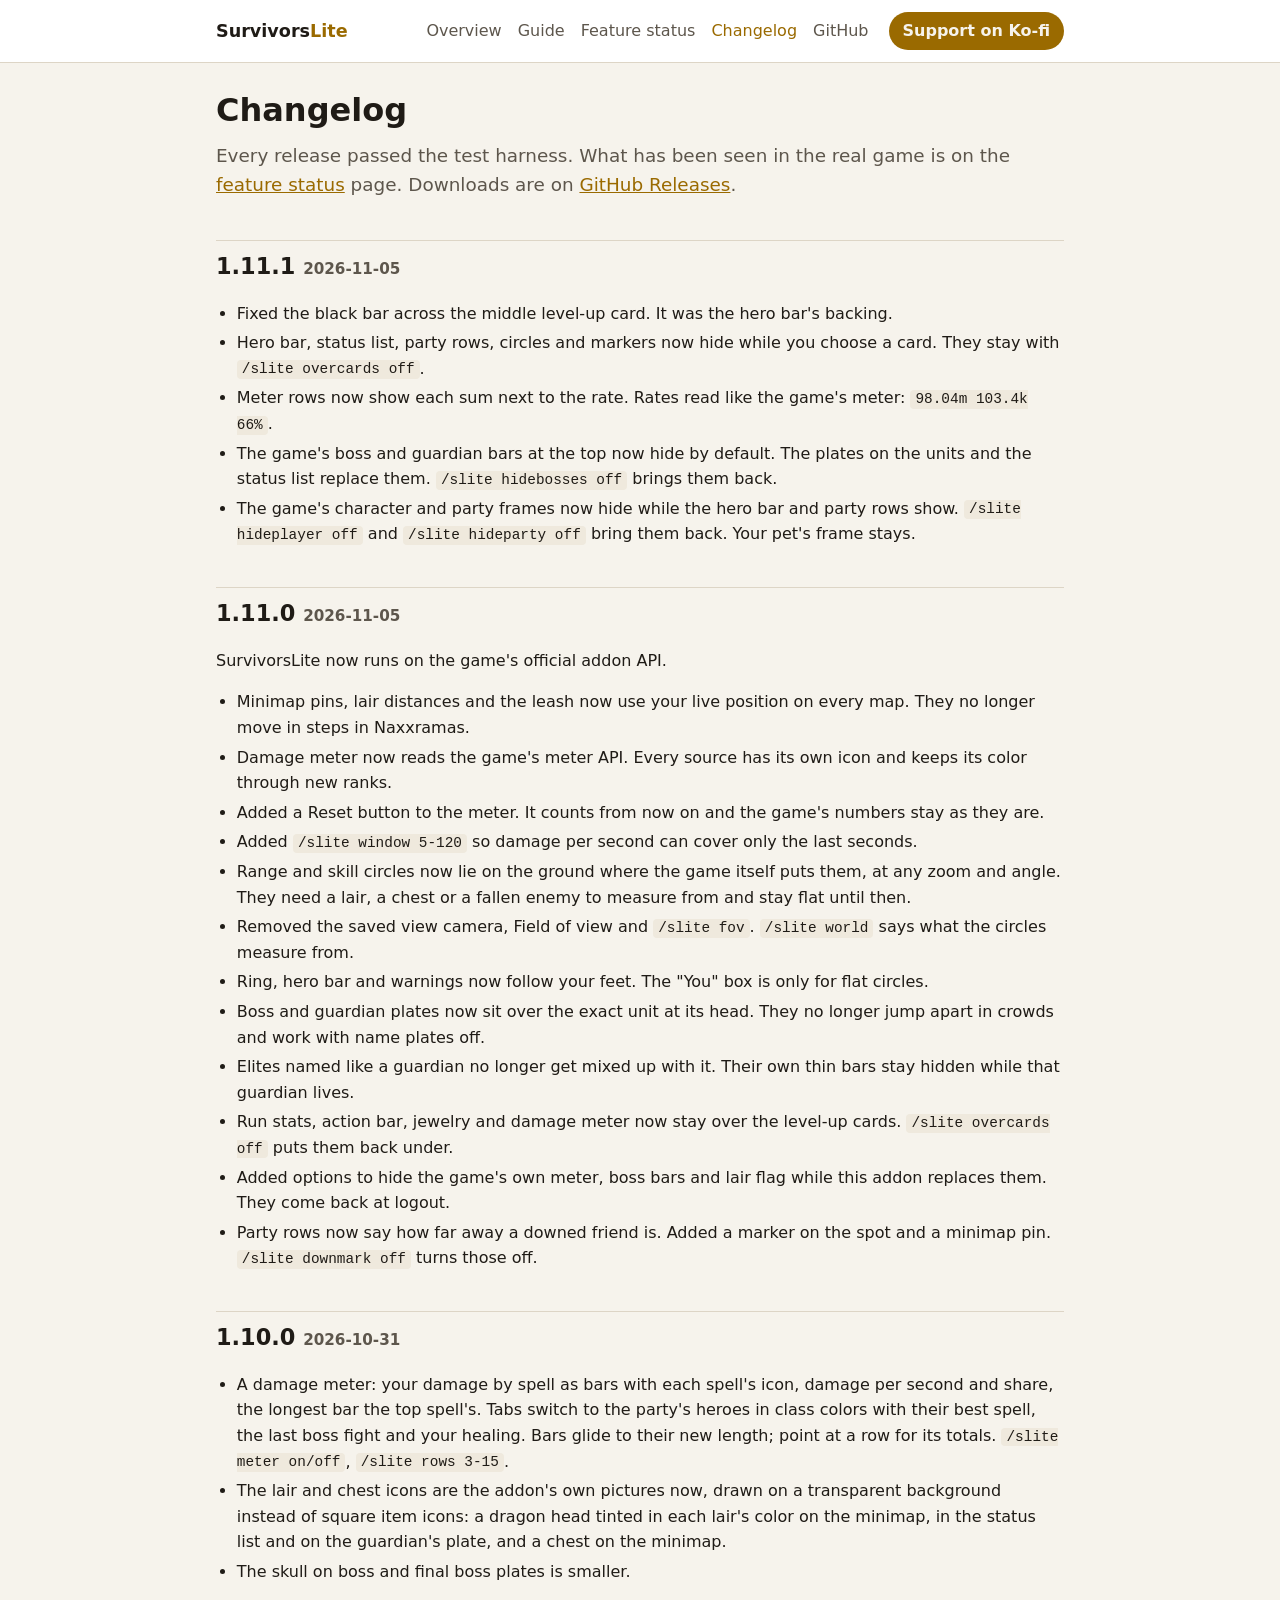
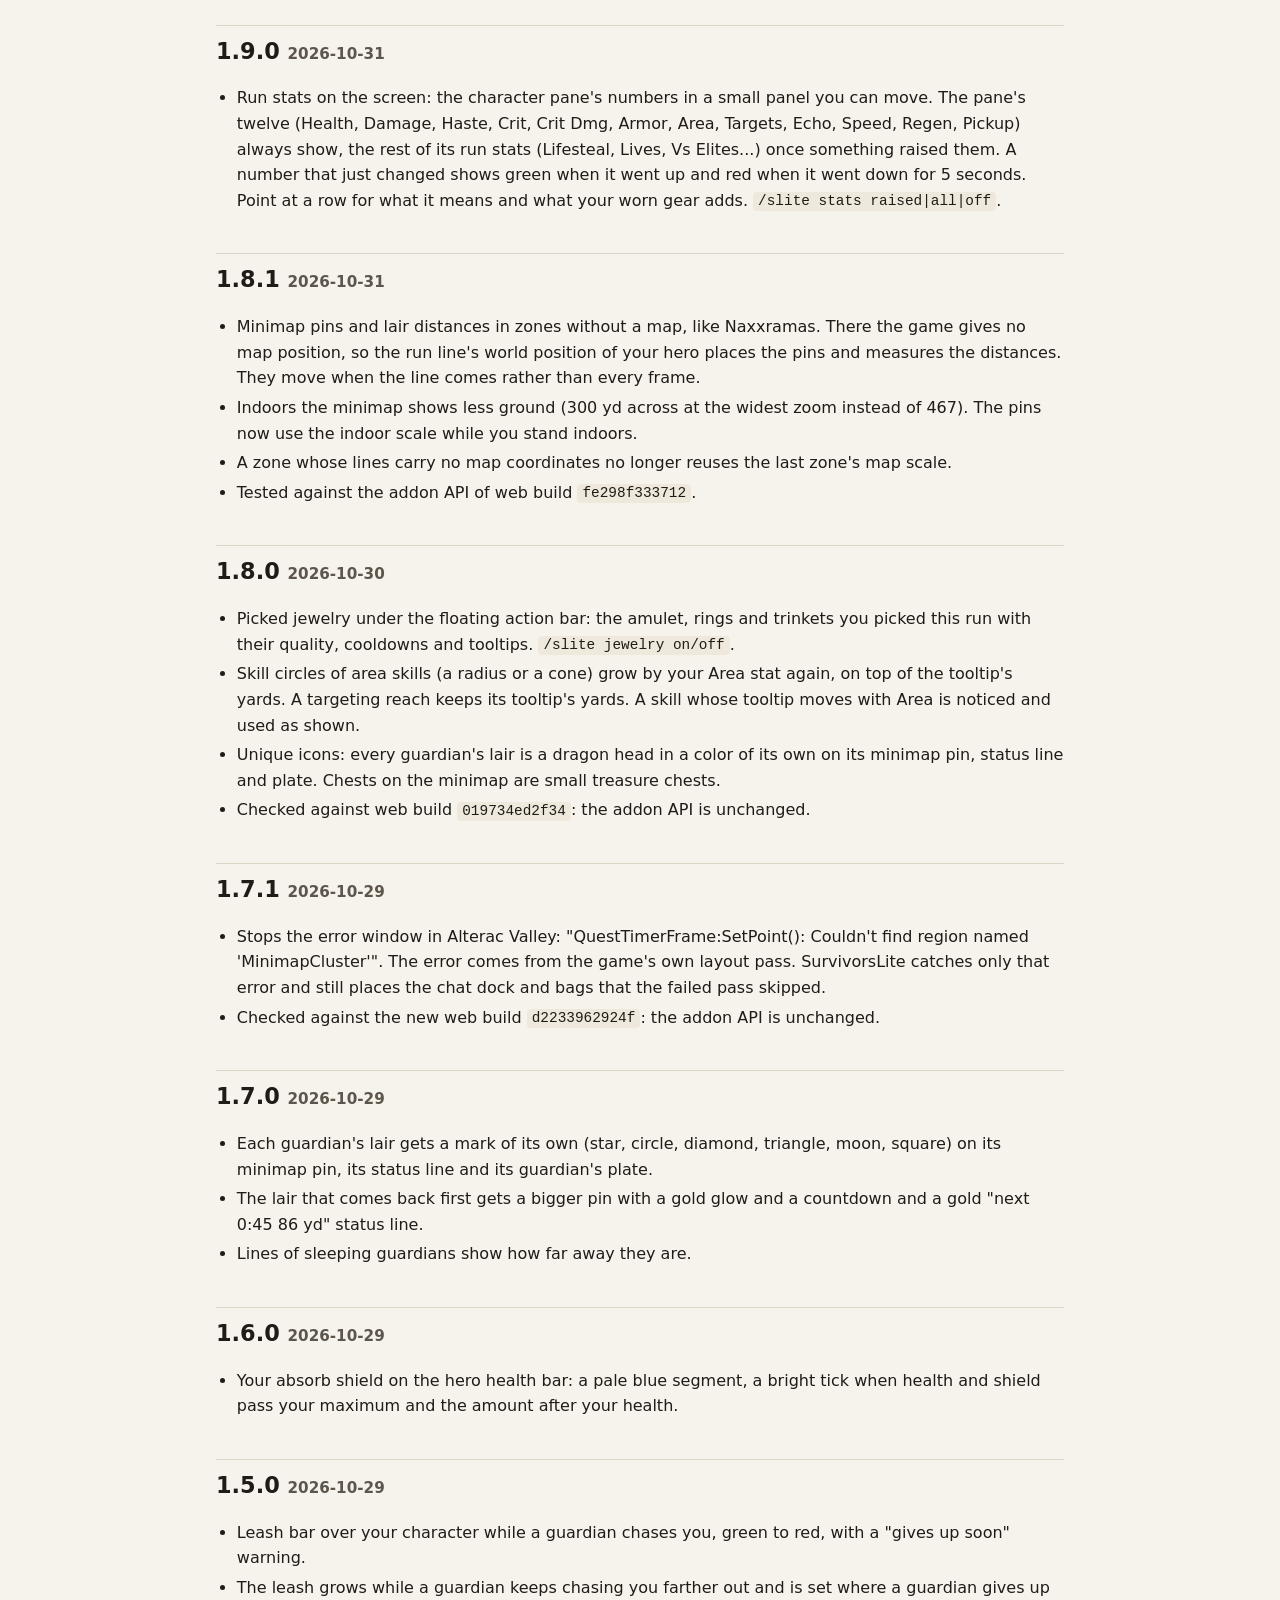
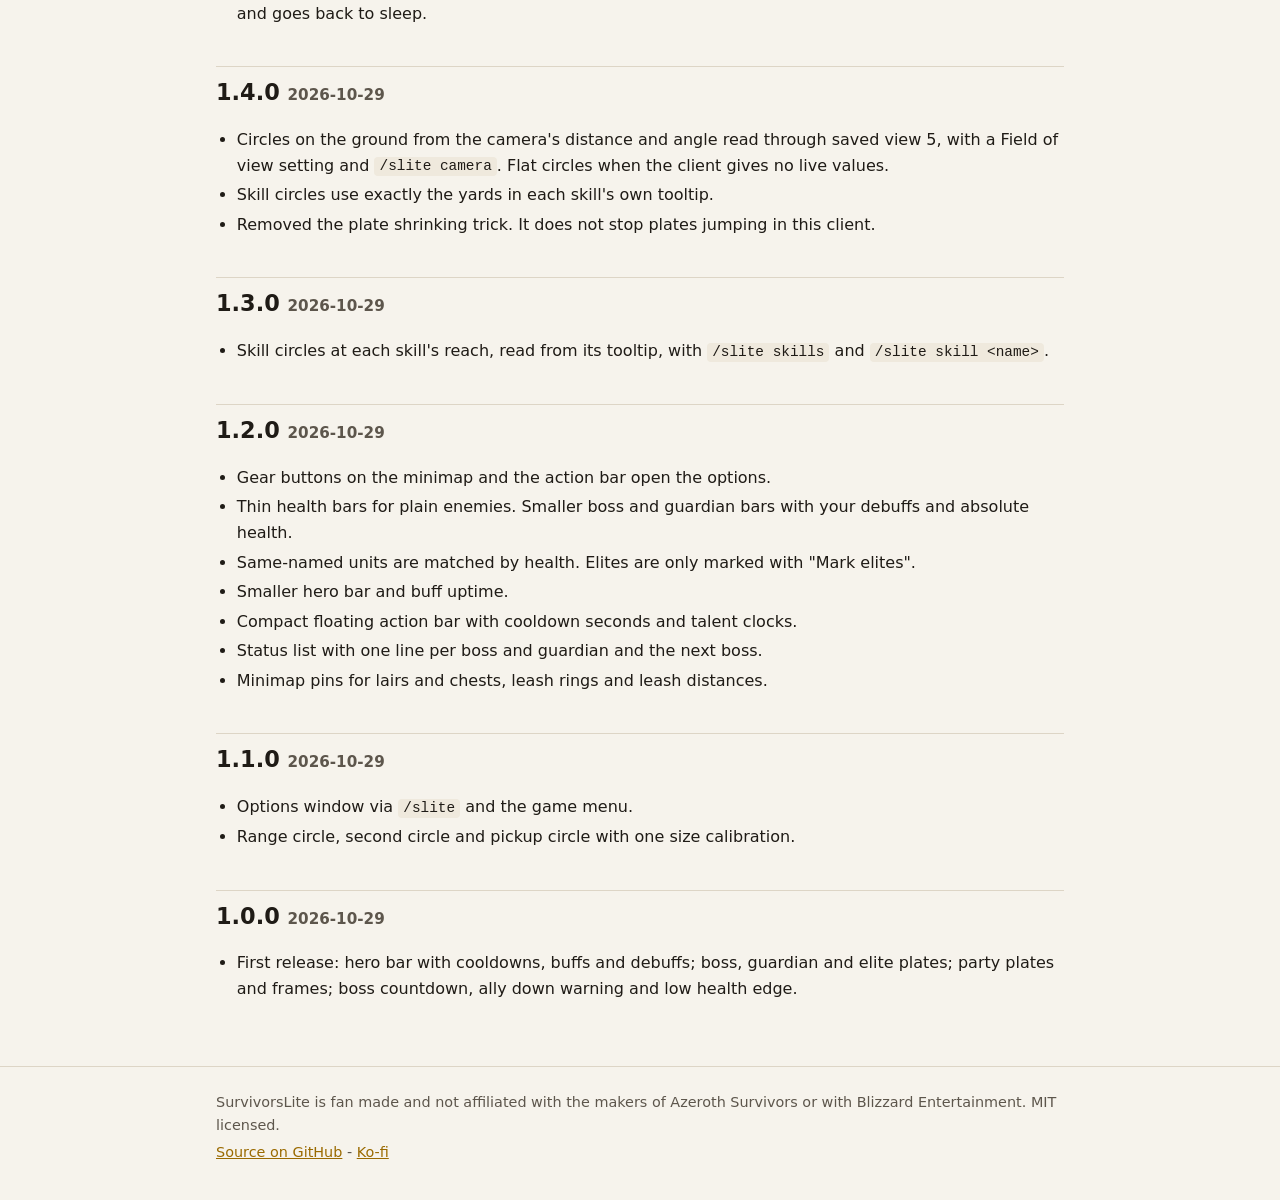
==== commit 835eef50: "SurvivorsLite 1.11.1: card fix, meter sums, replace more of the game's HUD - Cards: with frames kept" ====
--- a/docs/changelog.html
+++ b/docs/changelog.html
@@ -27,6 +27,15 @@
   <p class="lead">Every release passed the test harness. What has been seen in the real game
   is on the <a href="status.html">feature status</a> page. Downloads are on
   <a href="https://github.com/datawulf/SurvivorsLite/releases">GitHub Releases</a>.</p>
+
+  <h2 id="v1.11.1">1.11.1 <span class="note">2026-11-05</span></h2>
+  <ul>
+    <li>Fixed the black bar across the middle level-up card. It was the hero bar's backing.</li>
+    <li>Hero bar, status list, party rows, circles and markers now hide while you choose a card. They stay with <code>/slite overcards off</code>.</li>
+    <li>Meter rows now show each sum next to the rate. Rates read like the game's meter: <code>98.04m  103.4k  66%</code>.</li>
+    <li>The game's boss and guardian bars at the top now hide by default. The plates on the units and the status list replace them. <code>/slite hidebosses off</code> brings them back.</li>
+    <li>The game's character and party frames now hide while the hero bar and party rows show. <code>/slite hideplayer off</code> and <code>/slite hideparty off</code> bring them back. Your pet's frame stays.</li>
+  </ul>
 
   <h2 id="v1.11.0">1.11.0 <span class="note">2026-11-05</span></h2>
   <p>SurvivorsLite now runs on the game's official addon API.</p>
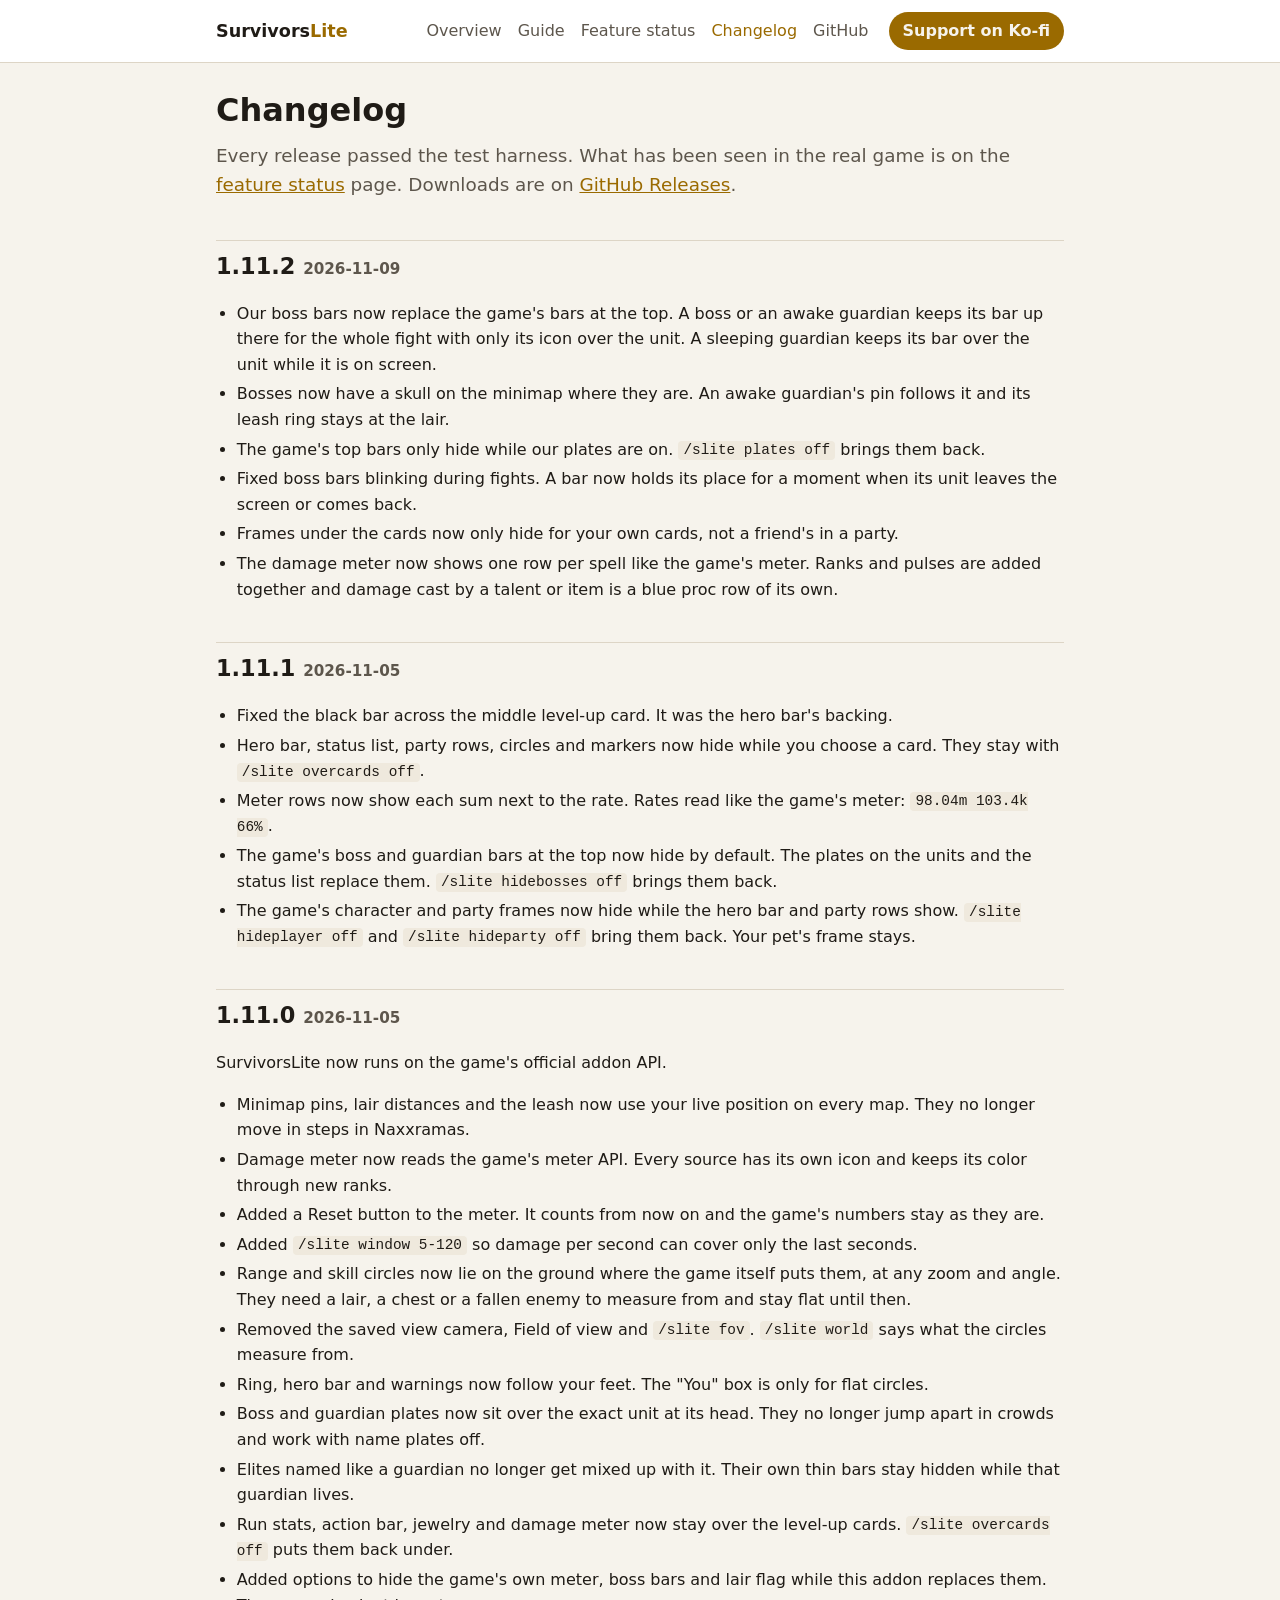
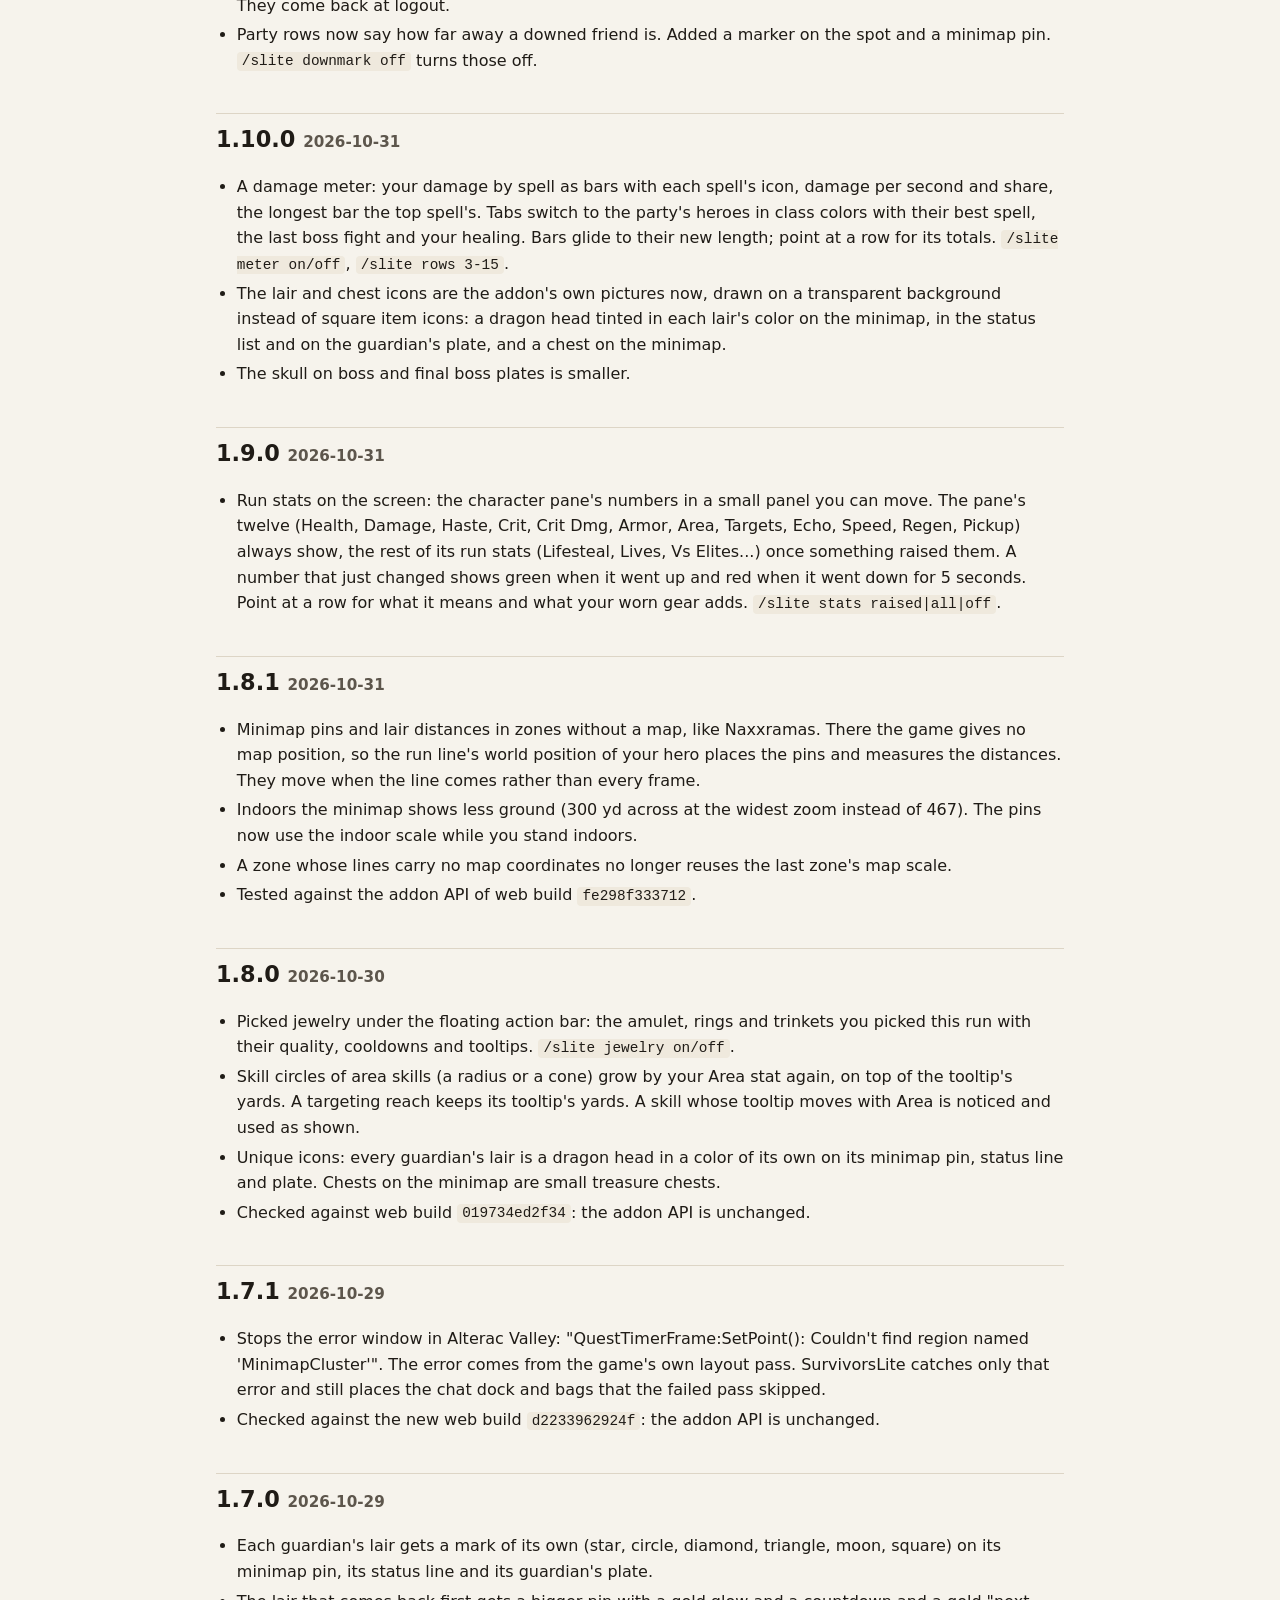
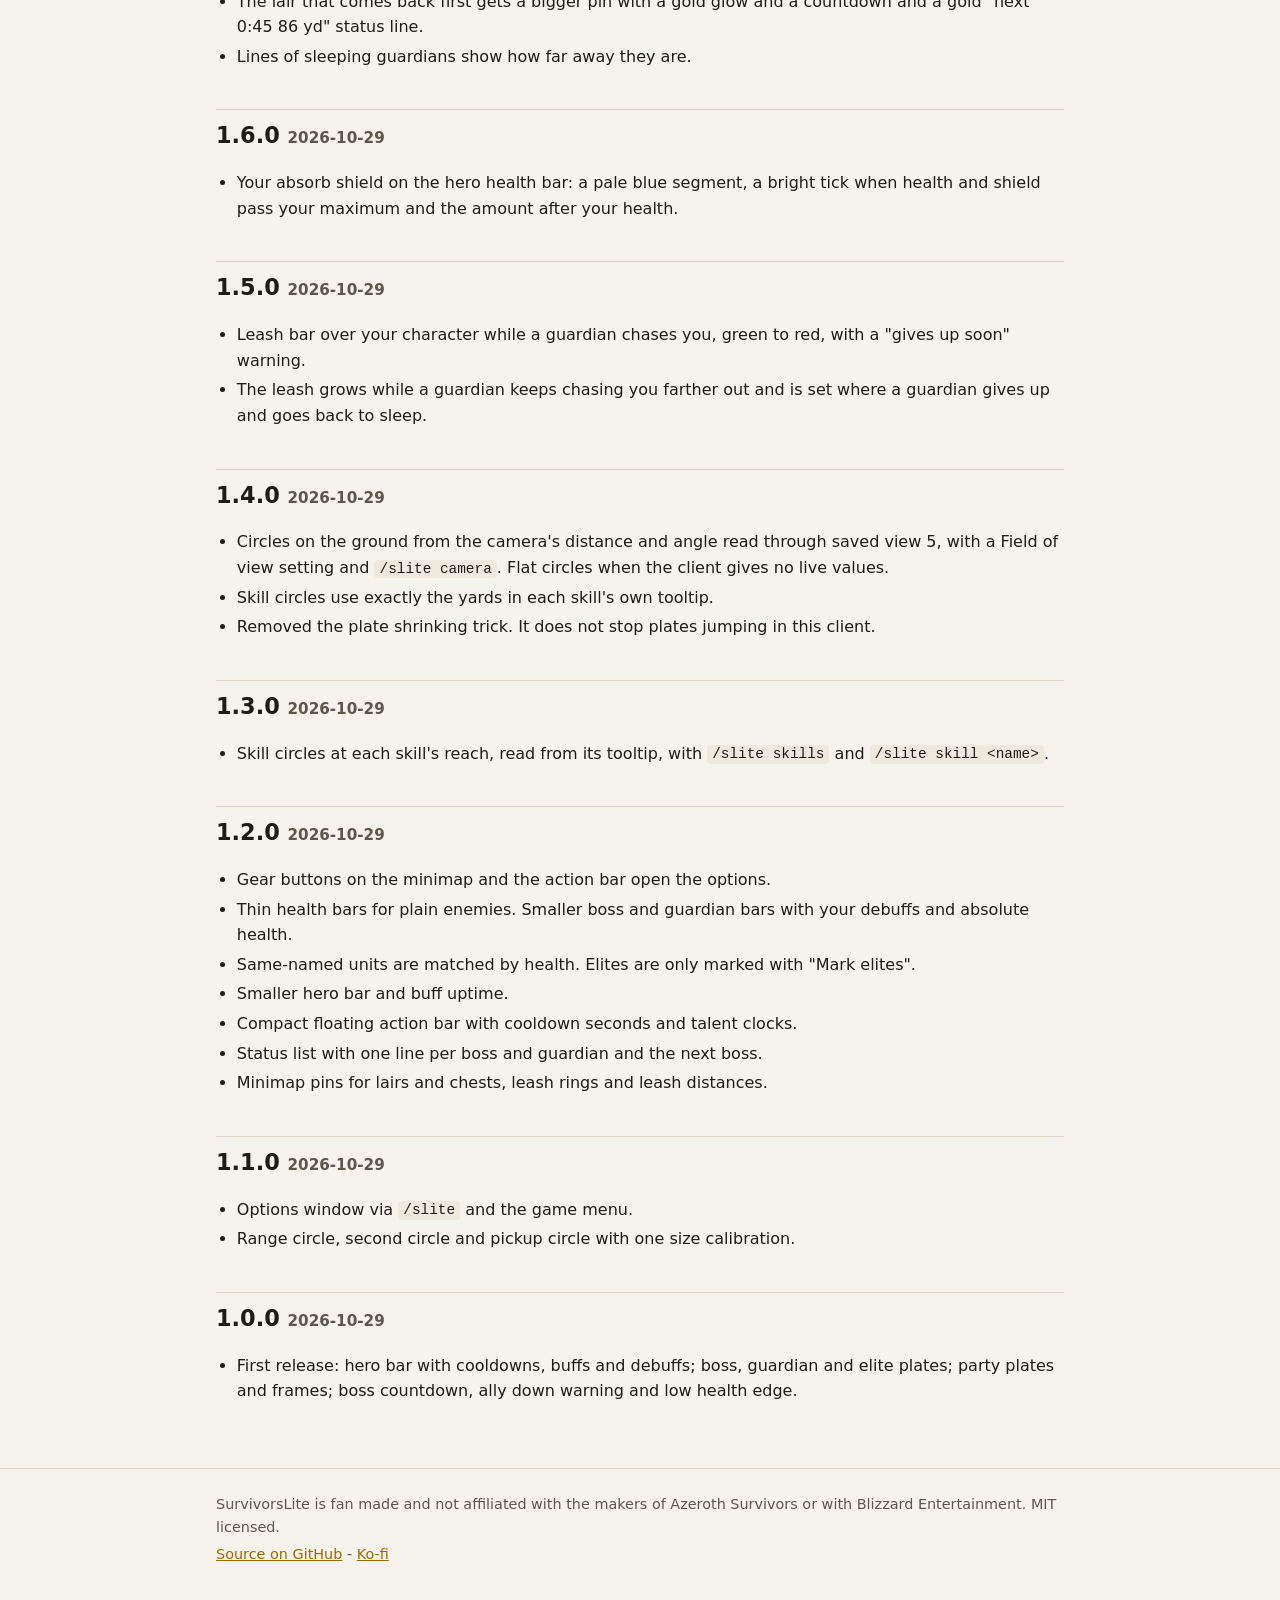
==== commit 43725e3f: "SurvivorsLite 1.11.2: engaged boss bars at the top, live minimap pins, meter by spell - Top bars: a " ====
--- a/docs/changelog.html
+++ b/docs/changelog.html
@@ -28,6 +28,16 @@
   is on the <a href="status.html">feature status</a> page. Downloads are on
   <a href="https://github.com/datawulf/SurvivorsLite/releases">GitHub Releases</a>.</p>
 
+  <h2 id="v1.11.2">1.11.2 <span class="note">2026-11-09</span></h2>
+  <ul>
+    <li>Our boss bars now replace the game's bars at the top. A boss or an awake guardian keeps its bar up there for the whole fight with only its icon over the unit. A sleeping guardian keeps its bar over the unit while it is on screen.</li>
+    <li>Bosses now have a skull on the minimap where they are. An awake guardian's pin follows it and its leash ring stays at the lair.</li>
+    <li>The game's top bars only hide while our plates are on. <code>/slite plates off</code> brings them back.</li>
+    <li>Fixed boss bars blinking during fights. A bar now holds its place for a moment when its unit leaves the screen or comes back.</li>
+    <li>Frames under the cards now only hide for your own cards, not a friend's in a party.</li>
+    <li>The damage meter now shows one row per spell like the game's meter. Ranks and pulses are added together and damage cast by a talent or item is a blue proc row of its own.</li>
+  </ul>
+
   <h2 id="v1.11.1">1.11.1 <span class="note">2026-11-05</span></h2>
   <ul>
     <li>Fixed the black bar across the middle level-up card. It was the hero bar's backing.</li>
